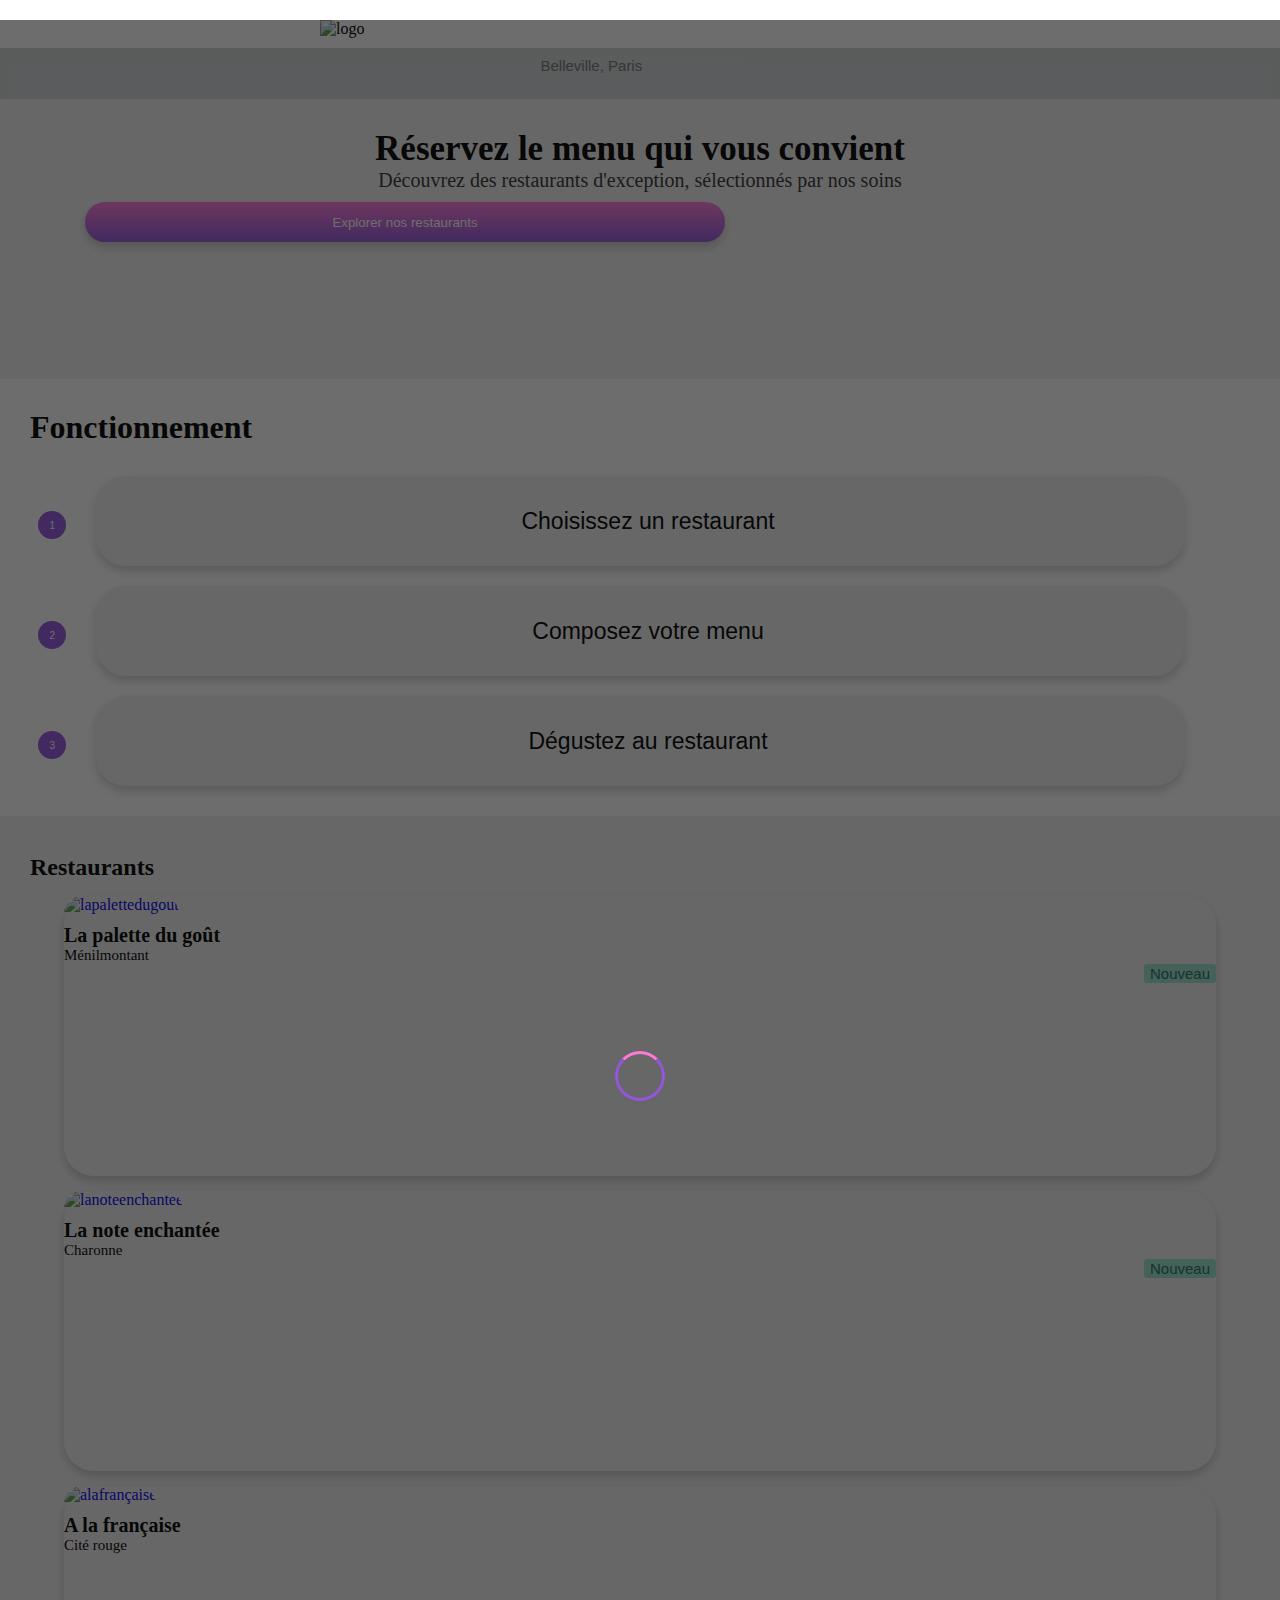
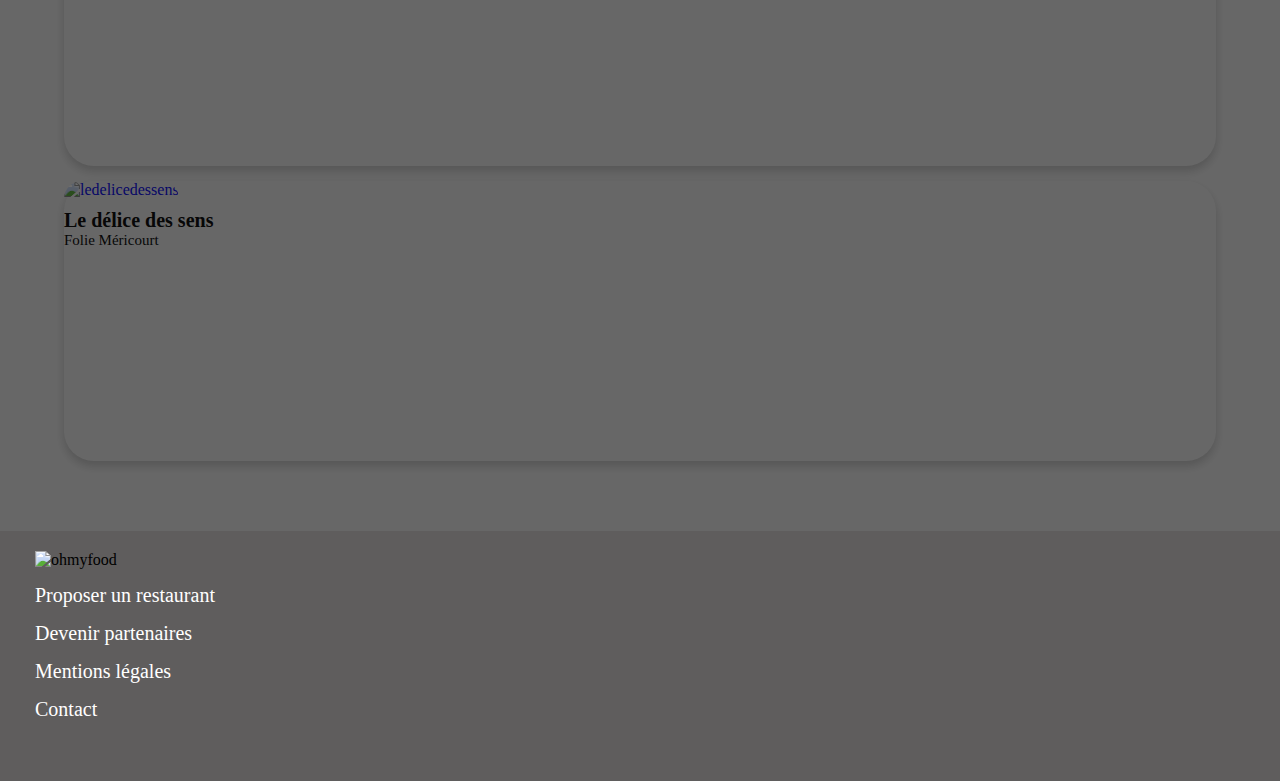
==== index.html @ 1e023119 "Add files via upload" ====
<!DOCTYPE html>
<HTML lang="fr">

      <head>

            <meta charset="utf-8" />
            <link rel="stylesheet" href="style.css" />
            <link rel="stylesheet" href="https://use.fontawesome.com/releases/v5.8.1/css/all.css"
                  integrity="sha384-50oBUHEmvpQ+1lW4y57PTFmhCaXp0ML5d60M1M7uH2+nqUivzIebhndOJK28anvf"
                  crossorigin="anonymous">
            <meta name="viewport" content="width=device-width, initial-scale=1">
            <div class="demo">
                  <div class="custom-loading-spinner"></div>

            <title>Ohmyfood</title>

      </head>

      <body>

            <div>
                  <img src="logo/ohmyfood.png" alt="logo" class="omf">
            </div>
            <nav class="search">
                  <i class="fas fa-map-marker-alt noir map"> <input type="search" id="Recherche" name="q"
                              placeholder="Belleville, Paris" class="searchzone"></i>
            </nav>
            <section class="intro">
                  <h1>Réservez le menu qui vous convient</h1>
                  <p>Découvrez des restaurants d'exception, sélectionnés par nos soins</p>
                  <button class="explore">Explorer nos restaurants</button>
            </section>

            <section class="use">
                  <h1>Fonctionnement</h1>
                  <ul>
                        <li><button class="number">1</button><a href="#"><button class="chose"> <i
                                                class="fas fa-mobile-alt"></i> Choisissez un restaurant</button></a>
                        </li>

                        <li><button class="number">2</button><a href="#"><button class="chose"> <i
                                                class="fas fa-list"></i>
                                          Composez votre menu</button></a></li>

                        <li><button class="number">3</button> <a href="#"><button class="chose"> <i
                                                class="fas fa-store"></i>
                                          Dégustez au restaurant</button></a>
                        </li>
                  </ul>
            </section>

            <section class="resto">
                  <br>
                  <h2>Restaurants</h2>

                  <a href="C:\Users\ilies\Desktop\Ohmyfood\lapalettedugout.html">
                        <div class="cards">
                              <article class="card">
                                    <img src="restaurants/palettedugout.jpg" alt="lapalettedugout">
                                    <div class="content">
                                          <h1>La palette du goût</h1>
                                          <p>Ménilmontant <br>
                                          <div class="place"> <i class="far fa-heart heart"></i></div>
                                          <button class="new">Nouveau</button>
                                          </p>
                                    </div>
                              </article>
                  </a>
                  <a href="#">
                        <article class="card">
                              <img src="restaurants/noteenchantee.jpg" alt="lanoteenchantee">
                              <div class="content">
                                    <h1>La note enchantée</h1>
                                    <p>Charonne <br>
                                    <div class="place"> <i class="far fa-heart heart"></i></div>
                                    <button class="new">Nouveau</button>
                                    </p>
                              </div>
                        </article>
                  </a>

                  <a href="#">
                        <article class="card">
                              <img src="restaurants/alafrançaise.jpg" alt="alafrançaise">
                              <div class="content">
                                    <h1>A la française</h1>
                                    <p>Cité rouge <br>
                                    <div class="place"><i class="far fa-heart heart"></i></div>
                                    </p>
                              </div>
                        </article>
                  </a>
                  <a href="#">

                        <article class="card">
                              <img src="restaurants/ledelicedessens.jpg" alt="ledelicedessens">
                              <div class="content">
                                    <h1>Le délice des sens</h1>
                                    <p>Folie Méricourt <br>
                                    <div class="place"><i class="far fa-heart heart"></i></div>
                                    </p>
                              </div>
                        </article>
                  </a>
</div>
</a>
</div>
</section>
</body>
<footer>
      <section class="footer">
            <img src="logo/ohmyfood.png" alt="ohmyfood" class="log">
            <div class="foot">
                  <ul>
                        <li><i class="fas fa-utensils ficon"></i> Proposer un restaurant</li>
                        <li><i class="fas fa-handshake ficons"></i> Devenir partenaires</li>
                        <li>Mentions légales</li>
                        <li>Contact</li>
                  </ul>
            </div>
      </section>
</footer>
</div>
</HTML>
---- style.css ----
* {
    box-sizing: border-box;
    margin: 0;

}

.demo {
    width: 100%;
    margin: 0 auto;
    position: relative;
    text-align: justify;
}
.custom-loading-spinner {
    cursor: progress;
    position: absolute;
    width: 100%;
    height: 100%;
}
.custom-loading-spinner::before {
    content: "";
    position: absolute;
    width: 100%;
    height: 100%;
    z-index: 10001;
    overflow: hidden;
    background: #0b0b0b;
    opacity: 0.6;
    transition-duration: 3s;
}
.custom-loading-spinner::after {
    box-sizing: border-box;
    z-index: 10002;
    content: "";
    position: absolute;
    top: 50%;
    left: 50%;
    margin: -25px 0 0 -25px;
    border: 3px solid #9356DC;
    border-top: 3px solid #FF79DA;
    border-radius: 50%;
    width: 50px;
    height: 50px;
    animation: custom-loading 1s linear infinite;
   
}
@keyframes custom-loading {
    0% { transform: rotate(0deg); }
    100% { transform: rotate(360deg); }
    
}
   

ul {
    list-style: none;
    padding-left: 0;

}

.omf {
    display: block;
    margin: auto;
    width: 50%;
    margin-top: 20px;
    margin-bottom: 10px;
}

.noir {
    color: black;
}

.search {
    background-color: #d3d5d6;
    width: 100%;
    height: 80px;
    box-shadow: inset 0 8px 16px 0 rgba(189, 189, 189, 0.2);
    text-align: center;
}

.search i {
    font-size: 15px;
    margin-top: 8px;
    margin-bottom: 5px;

}

.searchzone {
    border: none;
    background-color: #d3d5d6;
    margin-top: 8px;
    font-size: 15px;
}

.intro {
    width: 100%;
    height: 280px;
    background-color: rgb(241, 241, 241);
    margin-top: -29px;
    padding-bottom: 50px;
}

.intro h1 {
    font-size: 35px;
    text-align: center;
    padding-top: 30px;

}

.intro p {
    font-size: 20px;
    text-align: center;
    color: rgb(53, 51, 51);
}

.explore {
    border: none;
    border-radius: 50px;
    text-align: center;
    color: white;
    margin-top: 10px;
    height: 40px;
    width: 50%;
    background-image: linear-gradient(#FF79DA, #9356DC);
    box-shadow: 0 5px 10px 0 rgba(18, 18, 19, 0.2);
    margin-left: 85px;

}

.use {
    padding-top: 30px;
    padding-bottom: 40px;
    width: 100%;

}


.use h1 {
    margin-left: 30px;
}

.use li {

    width: 100%;
    position: relative;
    margin: auto;
    text-align: center;
    top: 10px;
    bottom: 10px;

}

.use i {
    margin-left: 8px;
    margin-right: 8px;
}

.number {

    color: white;
    background-color: #9356DC;
    border: none;
    font-size: 10px;
    height: 28px;
    width: 28px;
    border-radius: 50%;
    position: absolute;
    justify-content: center;
    top: 50%;
    left: 3%;

}

.chose {

    border-radius: 30px;
    color: black;
    background-color: rgb(241, 241, 241);
    border: none;
    font-size: 23px;
    box-shadow: 0 5px 10px 0 rgba(18, 18, 19, 0.2);
    height: 90px;
    width: 85%;
    margin-top: 20px;

}

.heart :hover {
    background-color: #9356DC;
}

.li :hover {
    background-color: #DC3545;
}

.resto {
    background-color: rgb(241, 241, 241);
    width: 100%;
    padding-bottom: 70px;
}

.resto h2 {
    margin-top: 20px;
    margin-left: 30px;
}

.cards {
    display: flexbox;
    flex-direction: column;
    justify-content: center;

}

.cards a {
    text-decoration: none;
}

.card {
    height: 280px;
    width: 90%;
    margin: auto;
    border-radius: 30px;
    box-shadow: 0 5px 10px 0 rgba(18, 18, 19, 0.2);
    margin-top: 15px;
}

.card img {
    object-fit: cover;
    width: 100%;
    height: 200px;
    border-top-left-radius: 30px;
    border-top-right-radius: 30px;

}

.content {

    justify-content: left;
    color: black;
    padding-top: 10px;

}

.content h1 {
    font-size: 20px;
}

.content p {
    font-size: 15px;

}

.place {
    float: right;
    margin-right: 10px;
    font-size: 30px;

}

.new {
    float: right;
    border: none;
    border-radius: 3px;
    background-color: #99E2D0;
    color: #25705d;
    font-size: 15px;
}

.foot {
    width: 100%;
    font-size: 20px;
    color: white;
    padding-right: -20px;
}

.ficon {
    font-size: 18px;
}

.ficons{
    font-size: 15px;
}

.foot li {
    top: 10px;
    margin-top: 15px;
    padding-left: 35px;
}

.log {
    height: 20px;
    margin-left: 35px;
    margin-top: 20px;

}

.footer {
    width: 100%;
    height: 250px;
    background-color: rgb(95, 93, 93);
}

/*palette*/

.arrow{
    position: absolute;
    margin-top:13px;
    left:10px;
}

.palimg {
    width: 100%;
    margin: auto;
    padding-top: 10px;
}

.side { 
  float:right;
  padding-right: 15px;
}

.palette {
    position: absolute;
    width: 100%;
    border-top-left-radius: 30px;
    border-top-right-radius: 30px;
    background-color: rgb(241, 241, 241);
    margin: auto;
    margin-top: -50px;
}

.palette h1,
h2 {
    margin-left: 20px;
    margin-bottom: 10px;
    margin-top:20px;
}

.palette h1 {
    font-size: 30px;
}

.palette h2 {
    font-size: 25px;
}

.chosep {
    border-radius: 30px;
    color: black;
    background-color: white;
    border: none;
    font-size: 23px;
    box-shadow: 0 5px 10px 0 rgba(18, 18, 19, 0.2);
    height: 90px;
    width: 98%;
    text-align: left;
    margin-top: 10px;
    padding-top: -25px;
    margin-left: 3px;
}

.chosep h1 {
    font-size: 18px;
}

.chosep p {
    font-size: 15px;
    padding-left: 20px;
    padding-bottom: 20px;
}

.price {
    text-align: right;
    font-size: 20px;
    margin-top: -40px;
    margin-right:10px;
}
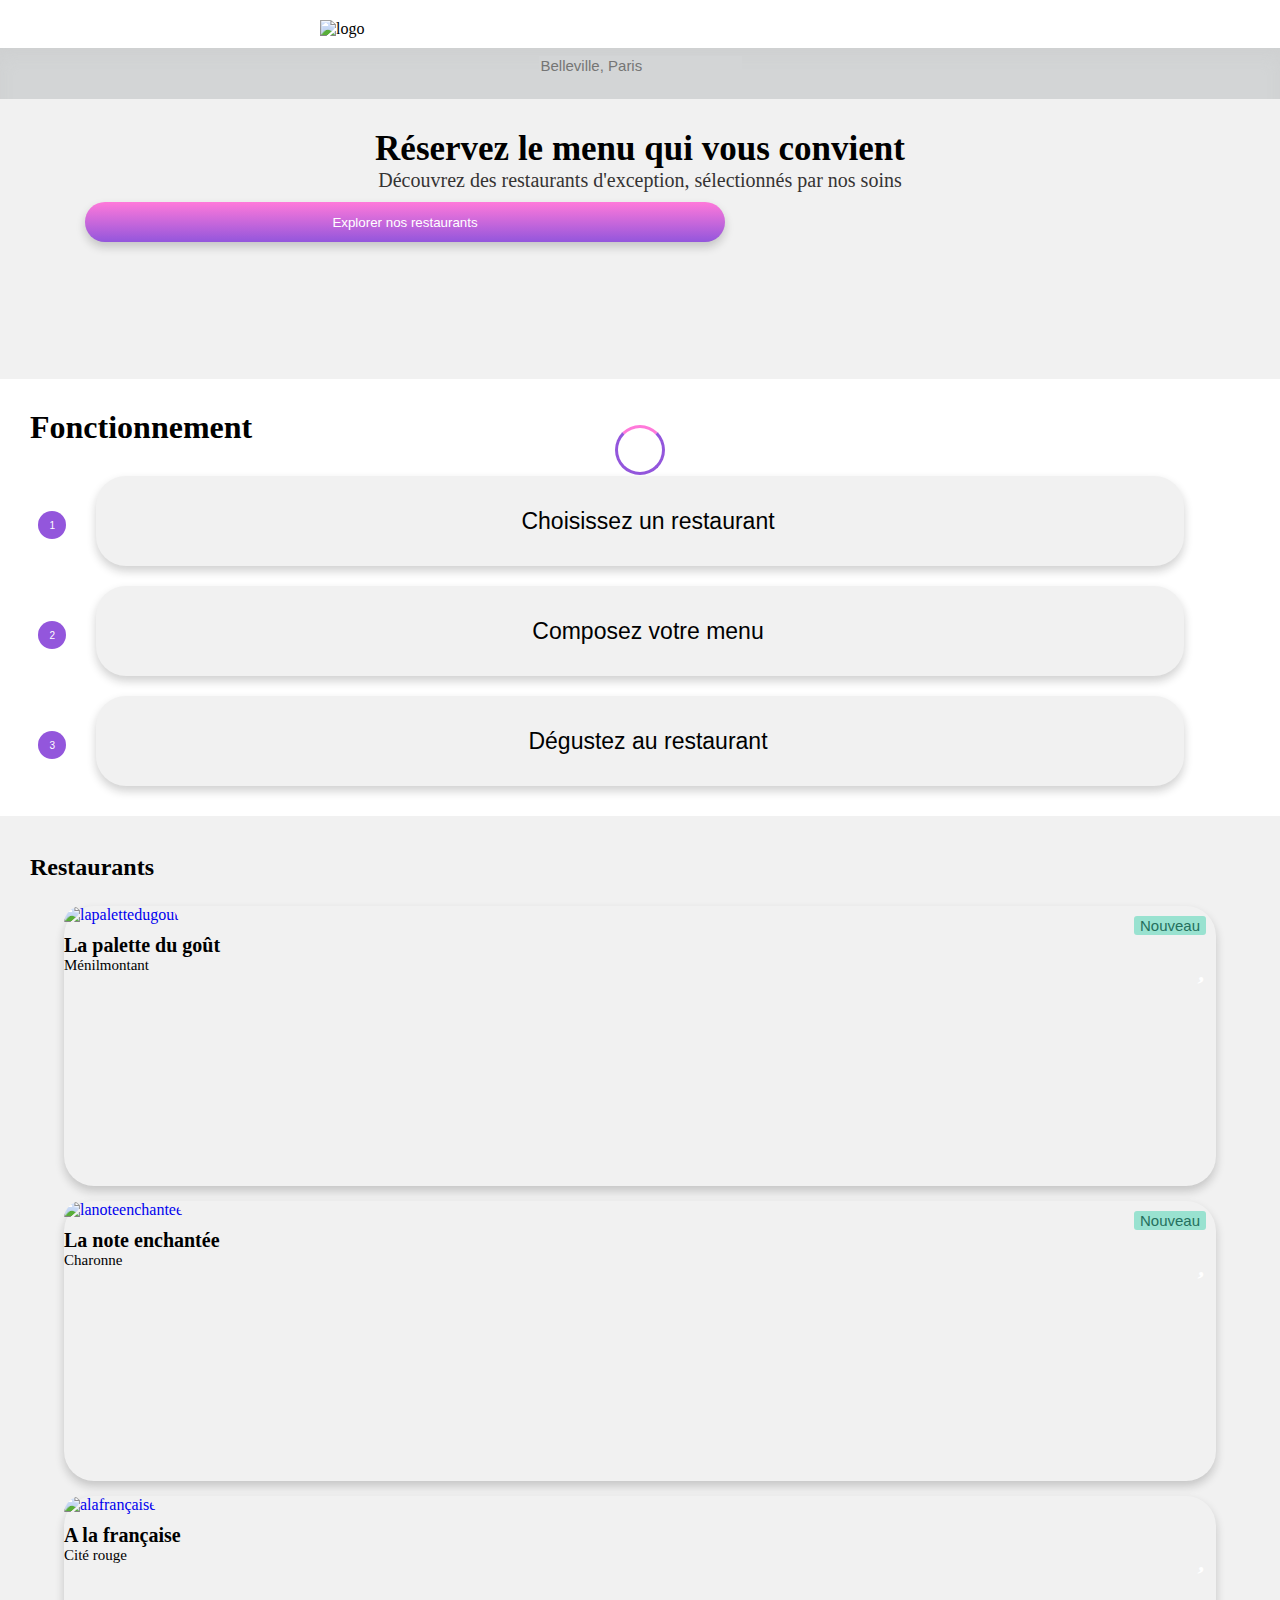
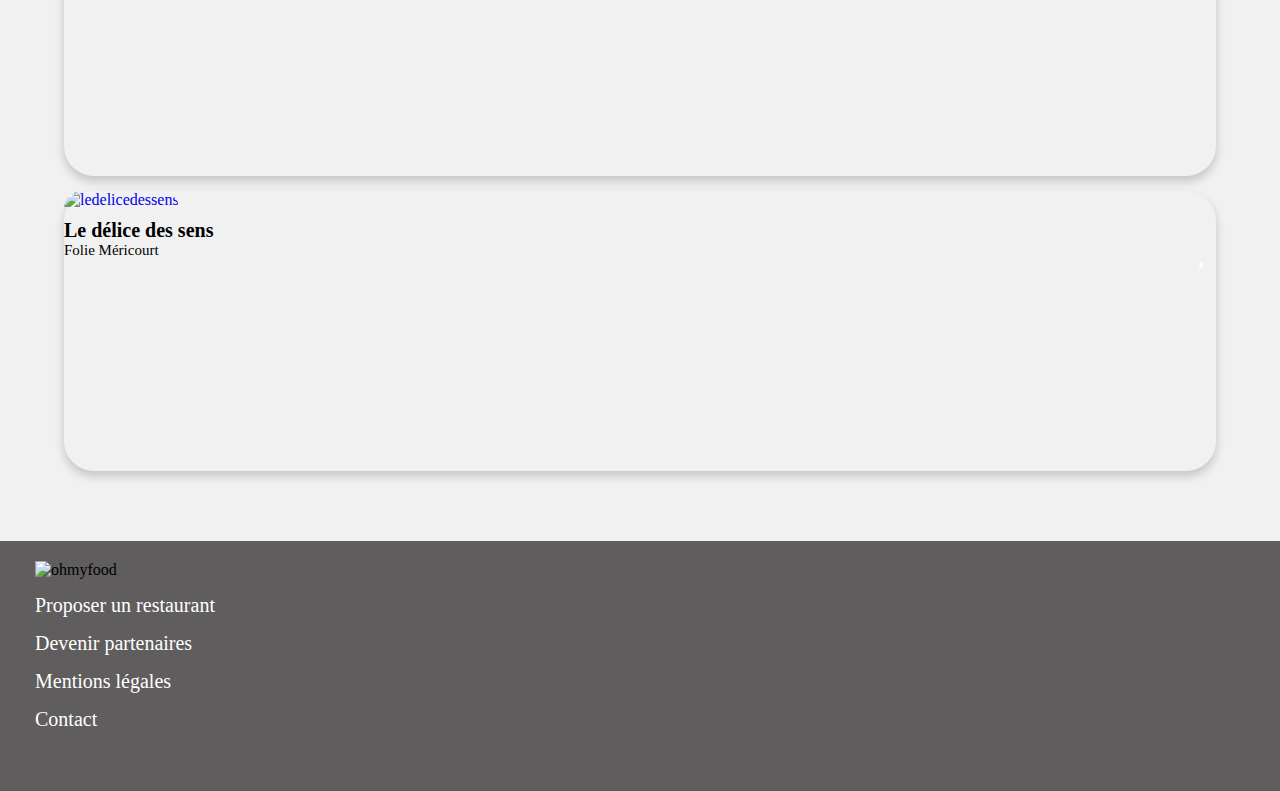
==== commit 79802e06: "Add files via upload" ====
--- a/index.html
+++ b/index.html
@@ -1,29 +1,30 @@
 <!DOCTYPE html>
 <HTML lang="fr">
 
-      <head>
+<head>
 
-            <meta charset="utf-8" />
-            <link rel="stylesheet" href="style.css" />
-            <link rel="stylesheet" href="https://use.fontawesome.com/releases/v5.8.1/css/all.css"
-                  integrity="sha384-50oBUHEmvpQ+1lW4y57PTFmhCaXp0ML5d60M1M7uH2+nqUivzIebhndOJK28anvf"
-                  crossorigin="anonymous">
-            <meta name="viewport" content="width=device-width, initial-scale=1">
-            <div class="demo">
-                  <div class="custom-loading-spinner"></div>
+      <meta charset="utf-8" />
+      <link rel="stylesheet" href="style.css" />
+      <link rel="stylesheet" href="css /normalize.css" />
+      <link rel="stylesheet" href="https://use.fontawesome.com/releases/v5.8.1/css/all.css"
+            integrity="sha384-50oBUHEmvpQ+1lW4y57PTFmhCaXp0ML5d60M1M7uH2+nqUivzIebhndOJK28anvf" crossorigin="anonymous">
+      <meta name="viewport" content="width=device-width, initial-scale=1">
 
-            <title>Ohmyfood</title>
+      <title>Ohmyfood</title>
 
-      </head>
+</head>
 
-      <body>
+<body>
 
-            <div>
+      <div class="demo">
+            <div class="custom-loading-spinner"></div>
+            <div class="logo">
                   <img src="logo/ohmyfood.png" alt="logo" class="omf">
             </div>
             <nav class="search">
-                  <i class="fas fa-map-marker-alt noir map"> <input type="search" id="Recherche" name="q"
-                              placeholder="Belleville, Paris" class="searchzone"></i>
+                  <i class="fas fa-map-marker-alt noir map">
+                        <input type="search" id="Recherche" name="q" placeholder="Belleville, Paris" class="searchzone">
+                  </i>
             </nav>
             <section class="intro">
                   <h1>Réservez le menu qui vous convient</h1>
@@ -34,17 +35,34 @@
             <section class="use">
                   <h1>Fonctionnement</h1>
                   <ul>
-                        <li><button class="number">1</button><a href="#"><button class="chose"> <i
-                                                class="fas fa-mobile-alt"></i> Choisissez un restaurant</button></a>
+                        <li>
+                              <button class="number">1</button>
+                              <a href="#">
+                                    <button class="chose">
+                                          <i class="fas fa-mobile-alt"></i>
+                                          Choisissez un restaurant
+                                    </button>
+                              </a>
                         </li>
 
-                        <li><button class="number">2</button><a href="#"><button class="chose"> <i
-                                                class="fas fa-list"></i>
-                                          Composez votre menu</button></a></li>
+                        <li>
+                              <button class="number">2</button>
+                              <a href="#">
+                                    <button class="chose">
+                                          <i class="fas fa-list"></i>
+                                          Composez votre menu
+                                    </button>
+                              </a>
+                        </li>
 
-                        <li><button class="number">3</button> <a href="#"><button class="chose"> <i
-                                                class="fas fa-store"></i>
-                                          Dégustez au restaurant</button></a>
+                        <li>
+                              <button class="number">3</button>
+                              <a href="#">
+                                    <button class="chose">
+                                          <i class="fas fa-store"></i>
+                                          Dégustez au restaurant
+                                    </button>
+                              </a>
                         </li>
                   </ul>
             </section>
@@ -52,73 +70,69 @@
             <section class="resto">
                   <br>
                   <h2>Restaurants</h2>
-
-                  <a href="C:\Users\ilies\Desktop\Ohmyfood\lapalettedugout.html">
-                        <div class="cards">
+                  <div class="cards">
+                        <a href="C:\Users\ilies\Desktop\Ohmyfood\lapalettedugout.html">
                               <article class="card">
                                     <img src="restaurants/palettedugout.jpg" alt="lapalettedugout">
+                                    <button class="new">Nouveau</button>
                                     <div class="content">
                                           <h1>La palette du goût</h1>
-                                          <p>Ménilmontant <br>
+                                          <p>Ménilmontant</p>
                                           <div class="place"> <i class="far fa-heart heart"></i></div>
-                                          <button class="new">Nouveau</button>
-                                          </p>
                                     </div>
                               </article>
-                  </a>
-                  <a href="#">
-                        <article class="card">
-                              <img src="restaurants/noteenchantee.jpg" alt="lanoteenchantee">
-                              <div class="content">
-                                    <h1>La note enchantée</h1>
-                                    <p>Charonne <br>
-                                    <div class="place"> <i class="far fa-heart heart"></i></div>
+                        </a>
+
+                        <a href="#">
+                              <article class="card">
+                                    <img src="restaurants/noteenchantee.jpg" alt="lanoteenchantee">
                                     <button class="new">Nouveau</button>
-                                    </p>
-                              </div>
-                        </article>
-                  </a>
+                                    <div class="content">
+                                          <h1>La note enchantée</h1>
+                                          <p>Charonne</p>
+                                          <div class="place"> <i class="far fa-heart heart"></i></div>                                          </p>
+                                    </div>
+                              </article>
+                        </a>
 
-                  <a href="#">
-                        <article class="card">
-                              <img src="restaurants/alafrançaise.jpg" alt="alafrançaise">
-                              <div class="content">
-                                    <h1>A la française</h1>
-                                    <p>Cité rouge <br>
-                                    <div class="place"><i class="far fa-heart heart"></i></div>
-                                    </p>
-                              </div>
-                        </article>
-                  </a>
-                  <a href="#">
+                        <a href="#">
+                              <article class="card">
+                                    <img src="restaurants/alafrançaise.jpg" alt="alafrançaise">
+                                    <div class="content">
+                                          <h1>A la française</h1>
+                                          <p>Cité rouge</p>
+                                          <div class="place"><i class="far fa-heart heart"></i></div>
+                                    </div>
+                              </article>
+                        </a>
+                        <a href="#">
 
-                        <article class="card">
-                              <img src="restaurants/ledelicedessens.jpg" alt="ledelicedessens">
-                              <div class="content">
-                                    <h1>Le délice des sens</h1>
-                                    <p>Folie Méricourt <br>
-                                    <div class="place"><i class="far fa-heart heart"></i></div>
-                                    </p>
-                              </div>
-                        </article>
-                  </a>
-</div>
-</a>
-</div>
-</section>
+                              <article class="card">
+                                    <img src="restaurants/ledelicedessens.jpg" alt="ledelicedessens">
+                                    <div class="content">
+                                          <h1>Le délice des sens</h1>
+                                          <p>Folie Méricourt <br></p>
+                                          <div class="place"><i class="far fa-heart heart"></i></div>
+                                    </div>
+                              </article>
+                        </a>
+                  </div>
+            </section>
+
+            <footer>
+                  <section class="footer">
+                        <img src="logo/ohmyfood.png" alt="ohmyfood" class="log">
+                        <div class="foot">
+                              <ul>
+                                    <li><i class="fas fa-utensils ficon"></i> Proposer un restaurant</li>
+                                    <li><i class="fas fa-handshake ficons"></i> Devenir partenaires</li>
+                                    <li>Mentions légales</li>
+                                    <li>Contact</li>
+                              </ul>
+                        </div>
+                  </section>
+            </footer>
+      </div>
 </body>
-<footer>
-      <section class="footer">
-            <img src="logo/ohmyfood.png" alt="ohmyfood" class="log">
-            <div class="foot">
-                  <ul>
-                        <li><i class="fas fa-utensils ficon"></i> Proposer un restaurant</li>
-                        <li><i class="fas fa-handshake ficons"></i> Devenir partenaires</li>
-                        <li>Mentions légales</li>
-                        <li>Contact</li>
-                  </ul>
-            </div>
-      </section>
-</footer>
-</div>
+
 </HTML>--- a/style.css
+++ b/style.css
@@ -10,12 +10,15 @@
     position: relative;
     text-align: justify;
 }
+
 .custom-loading-spinner {
     cursor: progress;
     position: absolute;
     width: 100%;
     height: 100%;
-}
+ 
+}
+
 .custom-loading-spinner::before {
     content: "";
     position: absolute;
@@ -25,13 +28,15 @@
     overflow: hidden;
     background: #0b0b0b;
     opacity: 0.6;
-    transition-duration: 3s;
-}
+    display: none;
+
+}
+
 .custom-loading-spinner::after {
     box-sizing: border-box;
     z-index: 10002;
     content: "";
-    position: absolute;
+    position: fixed;
     top: 50%;
     left: 50%;
     margin: -25px 0 0 -25px;
@@ -41,14 +46,24 @@
     width: 50px;
     height: 50px;
     animation: custom-loading 1s linear infinite;
+    animation-delay: 1s;
+  
    
 }
+
 @keyframes custom-loading {
-    0% { transform: rotate(0deg); }
-    100% { transform: rotate(360deg); }
-    
-}
-   
+    0% {
+        transform: rotate(0deg);
+    }
+
+    100% {
+        transform: rotate(360deg);
+
+        
+    }
+
+}
+
 
 ul {
     list-style: none;
@@ -60,8 +75,12 @@
     display: block;
     margin: auto;
     width: 50%;
-    margin-top: 20px;
     margin-bottom: 10px;
+
+}
+
+.logo {
+    padding-top: 20px;
 }
 
 .noir {
@@ -122,8 +141,13 @@
     background-image: linear-gradient(#FF79DA, #9356DC);
     box-shadow: 0 5px 10px 0 rgba(18, 18, 19, 0.2);
     margin-left: 85px;
-
-}
+}
+
+.explore:hover{
+    background-image: linear-gradient(#f0b0de, #b69ad8);
+    box-shadow: 0 10px 15px 0 rgba(18, 18, 19, 0.2);
+}
+
 
 .use {
     padding-top: 30px;
@@ -183,8 +207,25 @@
 
 }
 
-.heart :hover {
-    background-color: #9356DC;
+.chose:hover{
+    background-color: rgb(255, 248, 248);
+    box-shadow: 0 10px 15px 0 rgba(18, 18, 19, 0.2);
+}
+
+.fa-heart{
+    border: 2px;
+    border-color: black;
+}
+.fa-heart::before {
+    content: "\f004";
+    font-weight: bold;
+    transition: color 0.5s ease-out;
+    color: #FFFF;
+    
+}
+.fa-heart:hover::before{
+    color: #9356DC;
+    cursor: pointer;
 }
 
 .li :hover {
@@ -203,7 +244,7 @@
 }
 
 .cards {
-    display: flexbox;
+    display: flex;
     flex-direction: column;
     justify-content: center;
 
@@ -220,6 +261,7 @@
     border-radius: 30px;
     box-shadow: 0 5px 10px 0 rgba(18, 18, 19, 0.2);
     margin-top: 15px;
+    position: relative;
 }
 
 .card img {
@@ -232,7 +274,7 @@
 }
 
 .content {
-
+    position: relative;
     justify-content: left;
     color: black;
     padding-top: 10px;
@@ -249,19 +291,22 @@
 }
 
 .place {
-    float: right;
-    margin-right: 10px;
+    position: absolute;
+    right: 10px;
     font-size: 30px;
+    top:50%;
 
 }
 
 .new {
-    float: right;
     border: none;
     border-radius: 3px;
     background-color: #99E2D0;
     color: #25705d;
     font-size: 15px;
+    position: absolute;
+    top: 10px;
+    right: 10px;
 }
 
 .foot {
@@ -275,7 +320,7 @@
     font-size: 18px;
 }
 
-.ficons{
+.ficons {
     font-size: 15px;
 }
 
@@ -300,10 +345,10 @@
 
 /*palette*/
 
-.arrow{
-    position: absolute;
-    margin-top:13px;
-    left:10px;
+.arrow {
+    position: absolute;
+    margin-top: 13px;
+    left: 10px;
 }
 
 .palimg {
@@ -312,9 +357,9 @@
     padding-top: 10px;
 }
 
-.side { 
-  float:right;
-  padding-right: 15px;
+.side {
+    float: right;
+    padding-right: 15px;
 }
 
 .palette {
@@ -331,7 +376,7 @@
 h2 {
     margin-left: 20px;
     margin-bottom: 10px;
-    margin-top:20px;
+    margin-top: 20px;
 }
 
 .palette h1 {
@@ -371,5 +416,5 @@
     text-align: right;
     font-size: 20px;
     margin-top: -40px;
-    margin-right:10px;
+    margin-right: 10px;
 }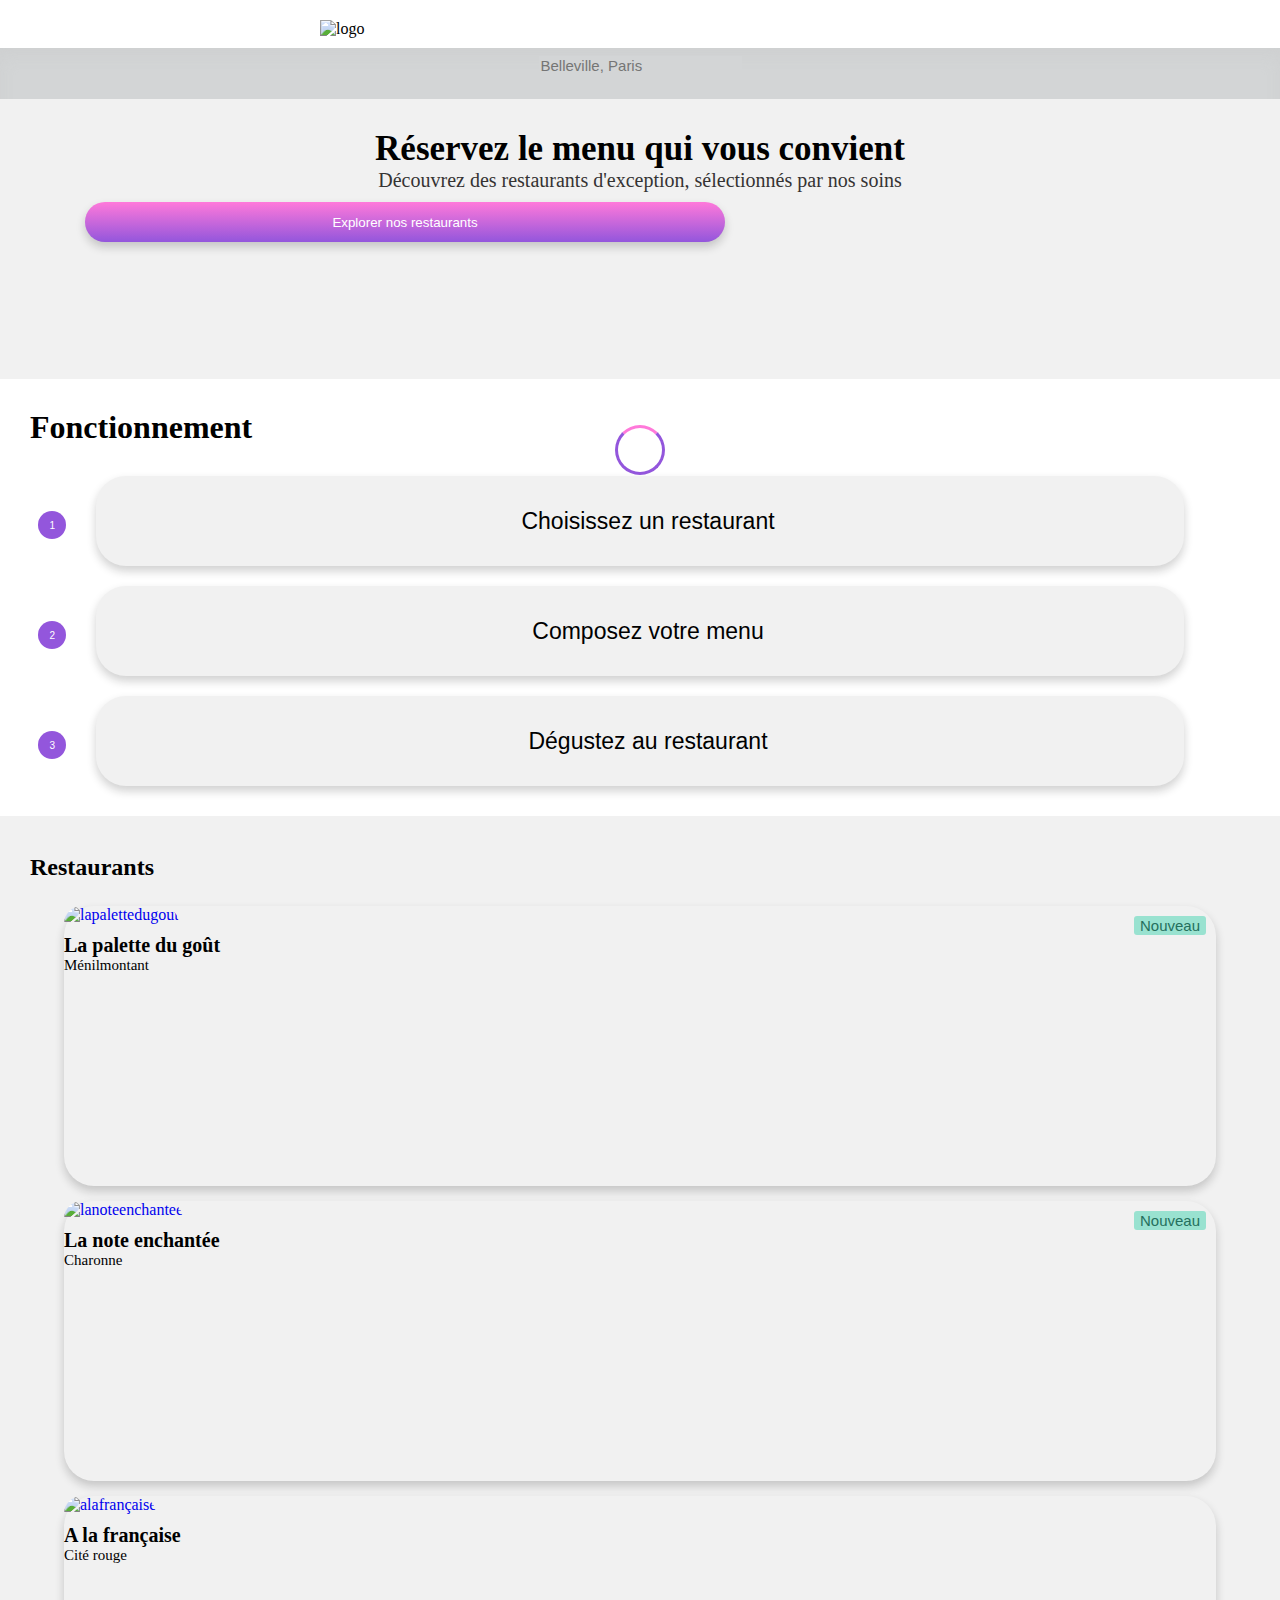
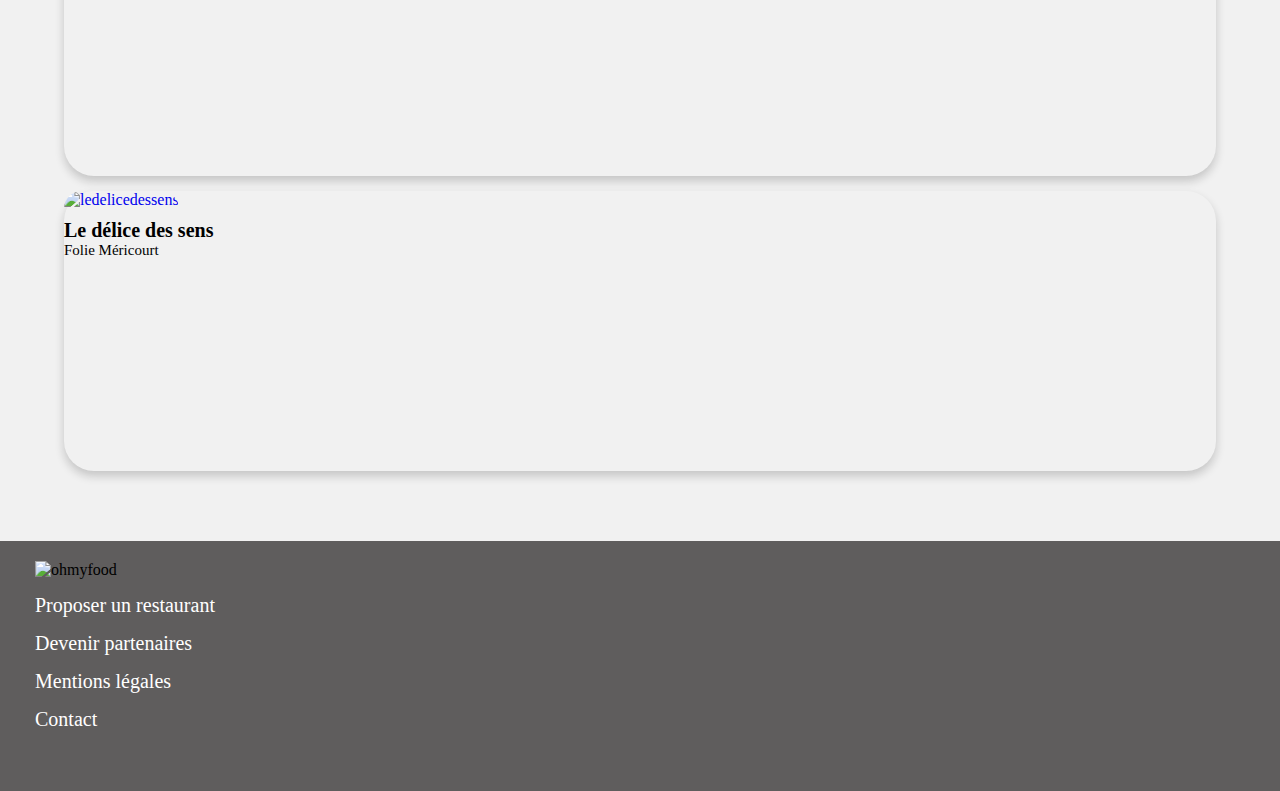
==== commit bfc906df: "Add files via upload" ====
--- a/index.html
+++ b/index.html
@@ -78,7 +78,7 @@
                                     <div class="content">
                                           <h1>La palette du goût</h1>
                                           <p>Ménilmontant</p>
-                                          <div class="place"> <i class="far fa-heart heart"></i></div>
+                                          <div class="place"><i class="far fa-heart heart"></i></div>
                                     </div>
                               </article>
                         </a>
--- a/style.css
+++ b/style.css
@@ -212,20 +212,19 @@
     box-shadow: 0 10px 15px 0 rgba(18, 18, 19, 0.2);
 }
 
-.fa-heart{
-    border: 2px;
-    border-color: black;
-}
 .fa-heart::before {
+    content: "";
+    transition: color 1s ease-out;
+   color: black;
+    /*color: #FFFF;*/   
+}
+
+.fa-heart:hover::before{
     content: "\f004";
-    font-weight: bold;
-    transition: color 0.5s ease-out;
-    color: #FFFF;
-    
-}
-.fa-heart:hover::before{
+    opacity:1;
     color: #9356DC;
     cursor: pointer;
+    font-weight: bold;
 }
 
 .li :hover {
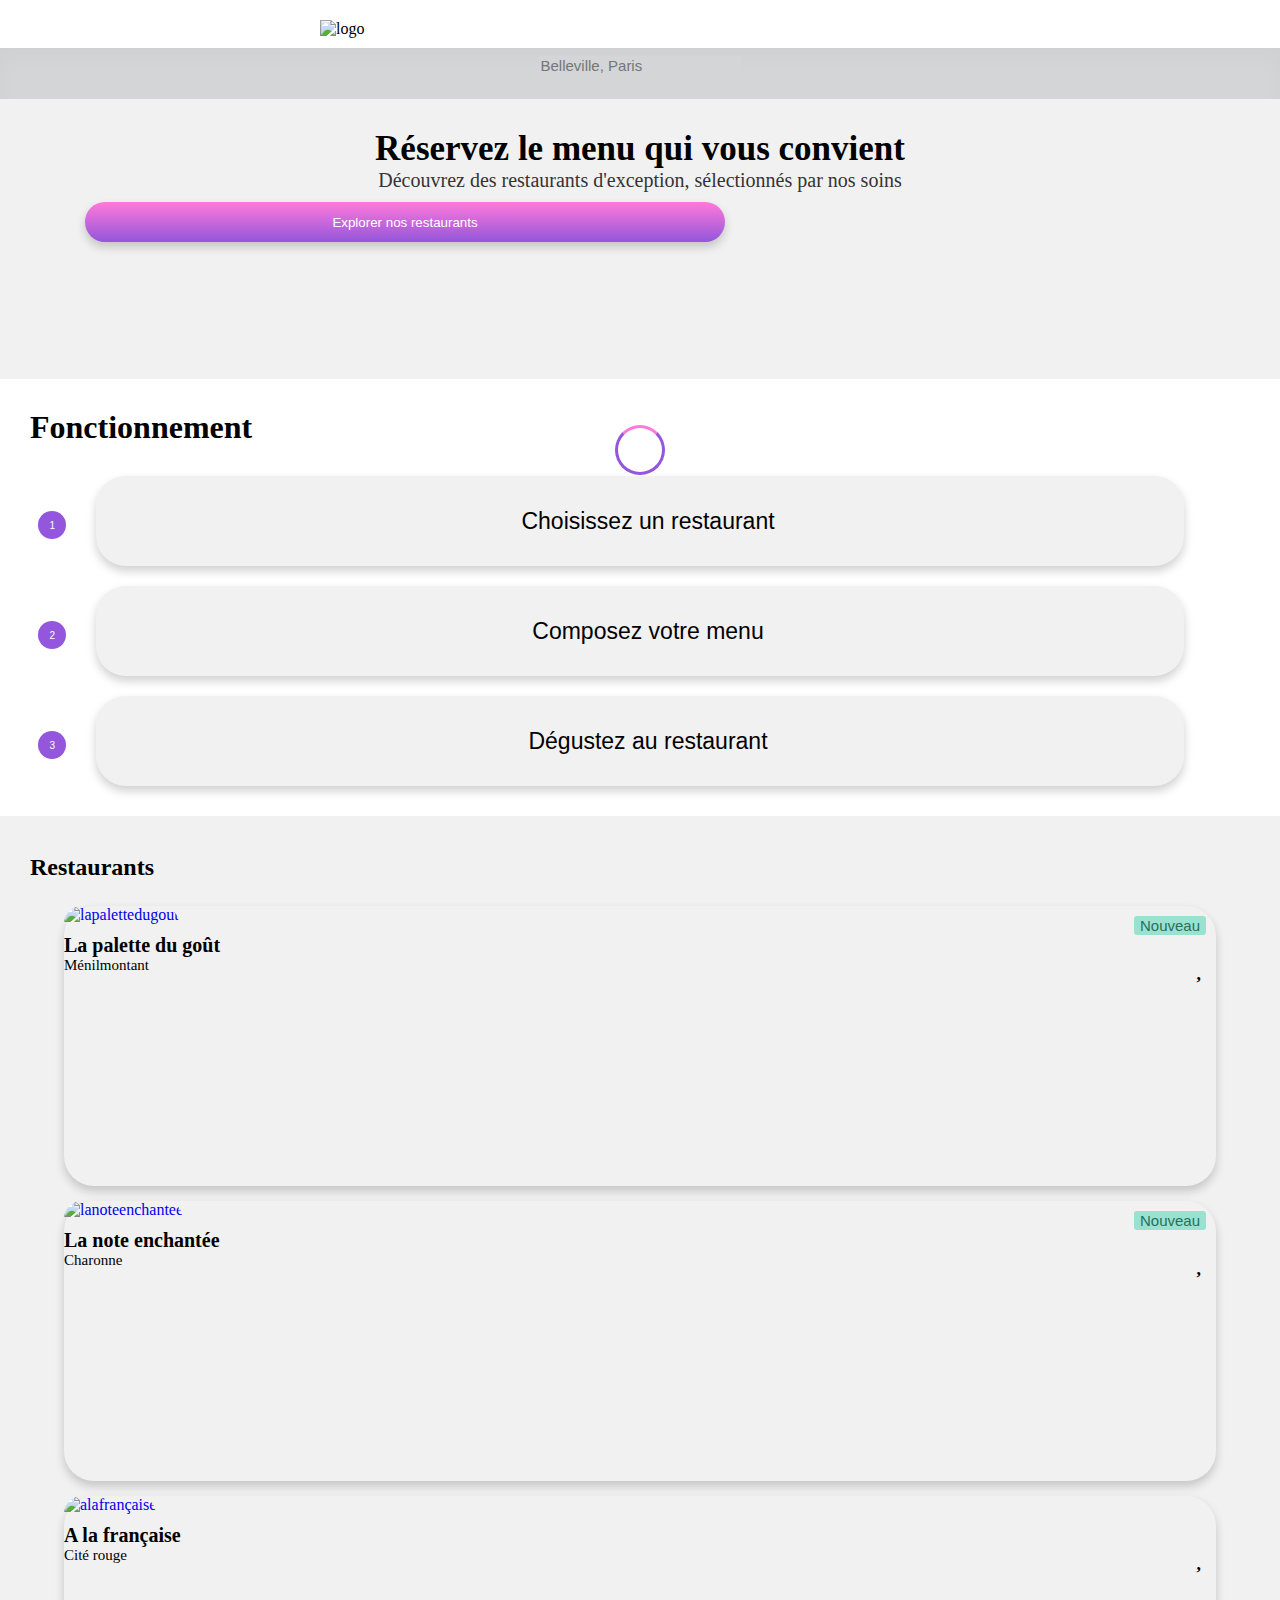
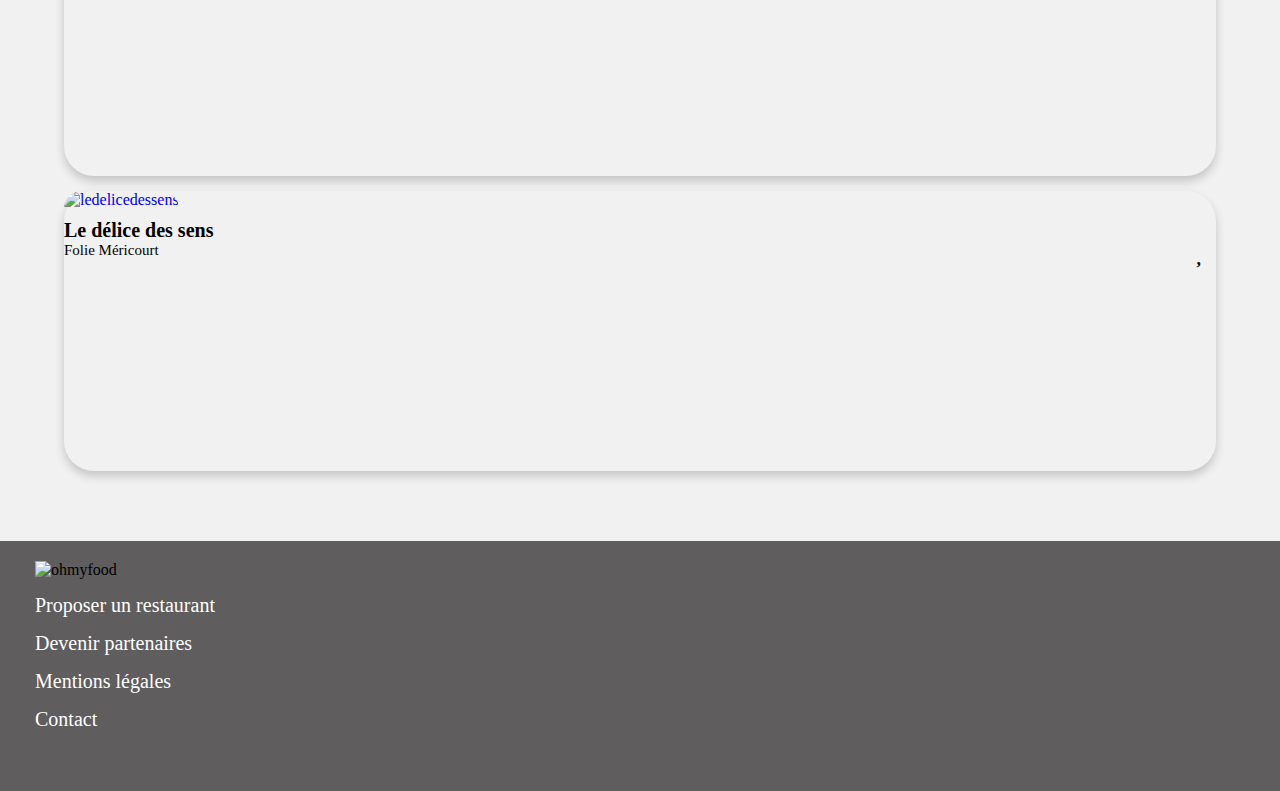
==== commit 2e3df369: "Add files via upload" ====
--- a/index.html
+++ b/index.html
@@ -78,10 +78,12 @@
                                     <div class="content">
                                           <h1>La palette du goût</h1>
                                           <p>Ménilmontant</p>
+                                    </a>
                                           <div class="place"><i class="far fa-heart heart"></i></div>
                                     </div>
                               </article>
-                        </a>
+                        
+                       
 
                         <a href="#">
                               <article class="card">
@@ -90,10 +92,11 @@
                                     <div class="content">
                                           <h1>La note enchantée</h1>
                                           <p>Charonne</p>
-                                          <div class="place"> <i class="far fa-heart heart"></i></div>                                          </p>
+                                    </a>
+                                          <div class="place"> <i class="far fa-heart heart"></i></div>                                          
                                     </div>
                               </article>
-                        </a>
+                        
 
                         <a href="#">
                               <article class="card">
@@ -101,21 +104,23 @@
                                     <div class="content">
                                           <h1>A la française</h1>
                                           <p>Cité rouge</p>
+                                    </a>
                                           <div class="place"><i class="far fa-heart heart"></i></div>
                                     </div>
                               </article>
-                        </a>
+                        
                         <a href="#">
 
                               <article class="card">
                                     <img src="restaurants/ledelicedessens.jpg" alt="ledelicedessens">
                                     <div class="content">
                                           <h1>Le délice des sens</h1>
-                                          <p>Folie Méricourt <br></p>
+                                          <p>Folie Méricourt</p>
+                                    </a>
                                           <div class="place"><i class="far fa-heart heart"></i></div>
                                     </div>
                               </article>
-                        </a>
+                        
                   </div>
             </section>
 
@@ -127,7 +132,7 @@
                                     <li><i class="fas fa-utensils ficon"></i> Proposer un restaurant</li>
                                     <li><i class="fas fa-handshake ficons"></i> Devenir partenaires</li>
                                     <li>Mentions légales</li>
-                                    <li>Contact</li>
+                                    <li><a href="mailto:leamagalhaes@hotmail.fr">Contact</a></li>
                               </ul>
                         </div>
                   </section>
--- a/style.css
+++ b/style.css
@@ -11,13 +11,12 @@
     text-align: justify;
 }
 
-.custom-loading-spinner {
+/*.custom-loading-spinner {
     cursor: progress;
     position: absolute;
     width: 100%;
     height: 100%;
- 
-}
+}*/
 
 .custom-loading-spinner::before {
     content: "";
@@ -47,8 +46,8 @@
     height: 50px;
     animation: custom-loading 1s linear infinite;
     animation-delay: 1s;
-  
-   
+
+
 }
 
 @keyframes custom-loading {
@@ -59,7 +58,7 @@
     100% {
         transform: rotate(360deg);
 
-        
+
     }
 
 }
@@ -143,9 +142,9 @@
     margin-left: 85px;
 }
 
-.explore:hover{
-    background-image: linear-gradient(#f0b0de, #b69ad8);
-    box-shadow: 0 10px 15px 0 rgba(18, 18, 19, 0.2);
+.explore:hover {
+    background-image: linear-gradient(#f687d6, #9263cc);
+    box-shadow: 0 10px 15px 0 grey;
 }
 
 
@@ -207,39 +206,45 @@
 
 }
 
-.chose:hover{
-    background-color: rgb(255, 248, 248);
+.chose:hover {
+    background-color: rgb(247, 232, 253);
     box-shadow: 0 10px 15px 0 rgba(18, 18, 19, 0.2);
 }
 
 .fa-heart::before {
-    content: "";
+    content: "\f004";
     transition: color 1s ease-out;
-   color: black;
-    /*color: #FFFF;*/   
-}
-
-.fa-heart:hover::before{
+
+    /*color: #FFFF;*/
+}
+
+.fa-heart:hover::before {
     content: "\f004";
-    opacity:1;
+    opacity: 1;
     color: #9356DC;
     cursor: pointer;
     font-weight: bold;
-}
-
-.li :hover {
-    background-color: #DC3545;
+    background: -webkit-linear-gradient(70deg, #FF79DA 20%, #9356DC 80%);
+    background-clip: text;
+    -webkit-background-clip: text;
+    color: transparent;
+}
+
+.a :hover {
+    background-color: #8be4c2;
 }
 
 .resto {
     background-color: rgb(241, 241, 241);
     width: 100%;
     padding-bottom: 70px;
+   
 }
 
 .resto h2 {
     margin-top: 20px;
     margin-left: 30px;
+     
 }
 
 .cards {
@@ -282,10 +287,12 @@
 
 .content h1 {
     font-size: 20px;
+    color:black;
 }
 
 .content p {
     font-size: 15px;
+    color:black;
 
 }
 
@@ -293,7 +300,7 @@
     position: absolute;
     right: 10px;
     font-size: 30px;
-    top:50%;
+    top: 50%;
 
 }
 
@@ -327,6 +334,12 @@
     top: 10px;
     margin-top: 15px;
     padding-left: 35px;
+    
+}
+
+li a {
+    text-decoration: none;
+    color:white;
 }
 
 .log {
@@ -344,10 +357,20 @@
 
 /*palette*/
 
+.omf1 {
+    display: block;
+    margin: auto;
+    width: 50%;
+    margin-bottom: 10px;
+    padding-top: 20px;
+
+}
+
 .arrow {
     position: absolute;
-    margin-top: 13px;
+    padding-top: 20px;
     left: 10px;
+    color: black;
 }
 
 .palimg {
@@ -371,6 +394,71 @@
     margin-top: -50px;
 }
 
+.palette a {
+    text-decoration: none;
+}
+
+label:after {
+    content: "✔";
+    position: absolute;
+    height: 100%;
+    font-size: 1.8em;
+    background: #99E2D0;
+    width: 2em;
+    text-align: center;
+    line-height: 2em;
+    border-radius: 0 10px 10px 0;
+    color: white;
+    right: -5em;
+    transition: 0.5s;
+    box-shadow: 0 0 5px black;
+}
+
+/*positionne le check*/
+:checked+label:after {
+    right: 0;
+}
+
+label {
+    transition: 0.2s;
+    background: white;
+    border-radius: 10px;
+}
+
+:checked+label {
+
+    background: white;
+}
+
+.row-plat h3 {
+    font-size: 17px;
+}
+
+.row-plat p {
+    font-size: 14px;
+}
+
+/*etiquette blanche*/
+.row-plat .barre-menu2 {
+    display: flex;
+    margin: 1em;
+    padding: 1em 5em 1em 1em;
+    align-items: center;
+    position: relative;
+    overflow: hidden;
+}
+
+/*cache le check à gauche des étiquettes*/
+.hidden {
+    position: absolute;
+    right: 100vw;
+}
+
+/*tarif à droite*/
+.col-plat-2 {
+    margin-left: auto;
+}
+
 .palette h1,
 h2 {
     margin-left: 20px;
@@ -384,36 +472,61 @@
 
 .palette h2 {
     font-size: 25px;
-}
-
-.chosep {
-    border-radius: 30px;
-    color: black;
-    background-color: white;
-    border: none;
-    font-size: 23px;
-    box-shadow: 0 5px 10px 0 rgba(18, 18, 19, 0.2);
-    height: 90px;
-    width: 98%;
-    text-align: left;
-    margin-top: 10px;
-    padding-top: -25px;
-    margin-left: 3px;
-}
-
-.chosep h1 {
-    font-size: 18px;
-}
-
-.chosep p {
-    font-size: 15px;
-    padding-left: 20px;
-    padding-bottom: 20px;
-}
-
-.price {
-    text-align: right;
-    font-size: 20px;
-    margin-top: -40px;
-    margin-right: 10px;
+
+}
+
+.ligne {
+    border-bottom: solid 6px #6aefce;
+    width: 10%;
+}
+
+.apparait {
+    animation-duration: 2s;
+    animation-name: slidein;
+}
+
+@keyframes slidein {
+    from {
+        margin-left: 100%;
+        width: 300%;
+    }
+
+    to {
+        margin-left: 0%;
+        width: 100%;
+    }
+}
+
+.apparait1 {
+    animation-duration: 4s;
+    animation-name: slidein;
+}
+
+@keyframes slidein {
+    from {
+        margin-left: 100%;
+        width: 300%;
+    }
+
+    to {
+        margin-left: 0%;
+        width: 100%;
+    }
+}
+
+.apparait2 {
+    animation-duration: 6s;
+    animation-name: slidein;
+}
+
+@keyframes slidein {
+    from {
+        margin-left: 100%;
+        width: 300%;
+    }
+
+    to {
+        margin-left: 0%;
+        width: 100%;
+    }
 }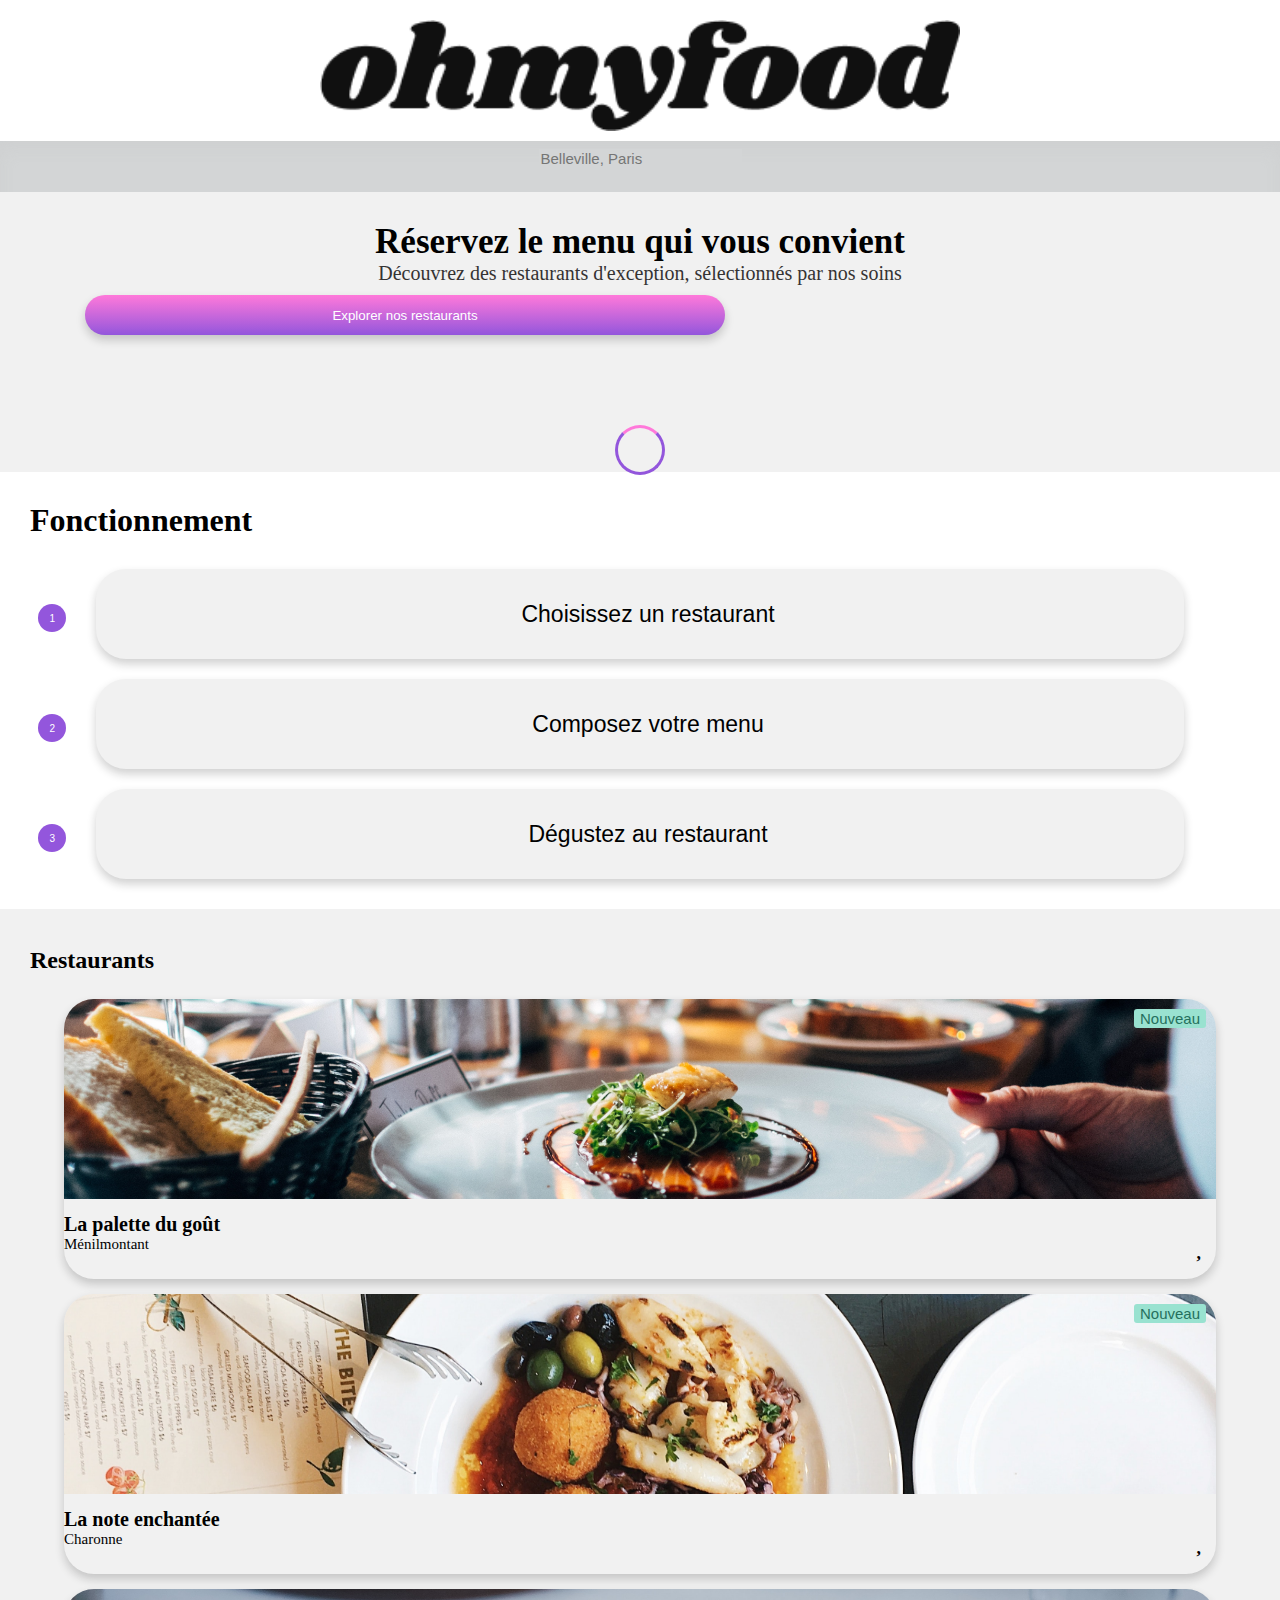
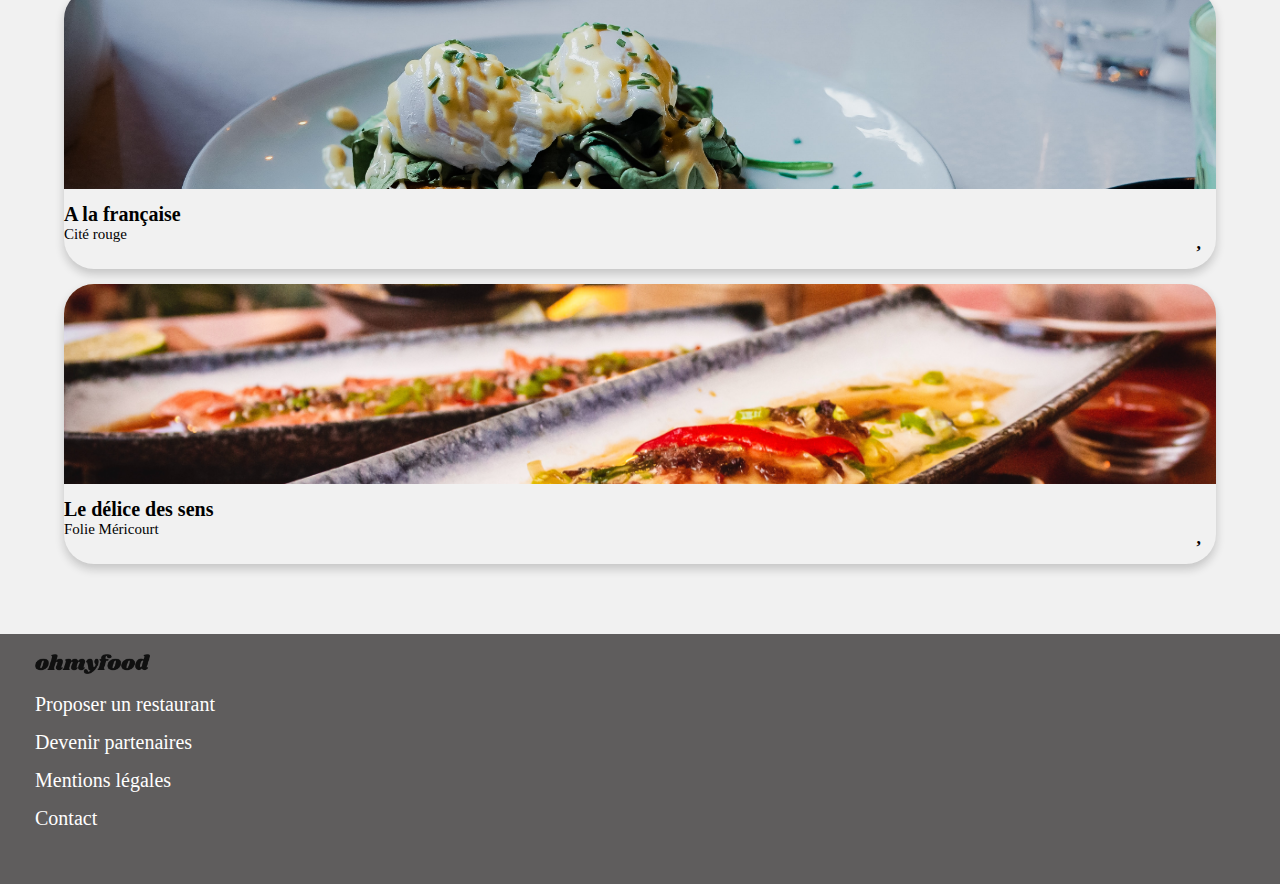
==== commit f9f3c67e: "Add files via upload" ====
--- a/index.html
+++ b/index.html
@@ -71,72 +71,74 @@
                   <br>
                   <h2>Restaurants</h2>
                   <div class="cards">
-                        <a href="C:\Users\ilies\Desktop\Ohmyfood\lapalettedugout.html">
-                              <article class="card">
-                                    <img src="restaurants/palettedugout.jpg" alt="lapalettedugout">
+
+                        <article class="card">
+                              <a href="lapalettedugout.html"><img
+                                          src="restaurants/palettedugout.jpg" alt="lapalettedugout">
                                     <button class="new">Nouveau</button>
                                     <div class="content">
                                           <h1>La palette du goût</h1>
                                           <p>Ménilmontant</p>
-                                    </a>
-                                          <div class="place"><i class="far fa-heart heart"></i></div>
-                                    </div>
-                              </article>
-                        
-                       
+                              </a>
+                              <div class="place"><i class="far fa-heart heart"></i></div>
+                  </div>
+                  </article>
 
+
+
+
+                  <article class="card">
                         <a href="#">
-                              <article class="card">
-                                    <img src="restaurants/noteenchantee.jpg" alt="lanoteenchantee">
-                                    <button class="new">Nouveau</button>
-                                    <div class="content">
-                                          <h1>La note enchantée</h1>
-                                          <p>Charonne</p>
-                                    </a>
-                                          <div class="place"> <i class="far fa-heart heart"></i></div>                                          
-                                    </div>
-                              </article>
-                        
+                              <img src="restaurants/noteenchantee.jpg" alt="lanoteenchantee">
+                              <button class="new">Nouveau</button>
+                              <div class="content">
+                                    <h1>La note enchantée</h1>
+                                    <p>Charonne</p>
+                        </a>
+                        <div class="place"> <i class="far fa-heart heart"></i></div>
+      </div>
+      </article>
 
-                        <a href="#">
-                              <article class="card">
-                                    <img src="restaurants/alafrançaise.jpg" alt="alafrançaise">
-                                    <div class="content">
-                                          <h1>A la française</h1>
-                                          <p>Cité rouge</p>
-                                    </a>
-                                          <div class="place"><i class="far fa-heart heart"></i></div>
-                                    </div>
-                              </article>
-                        
-                        <a href="#">
 
-                              <article class="card">
-                                    <img src="restaurants/ledelicedessens.jpg" alt="ledelicedessens">
-                                    <div class="content">
-                                          <h1>Le délice des sens</h1>
-                                          <p>Folie Méricourt</p>
-                                    </a>
-                                          <div class="place"><i class="far fa-heart heart"></i></div>
-                                    </div>
-                              </article>
-                        
+
+      <article class="card">
+            <a href="#">
+                  <img src="restaurants/alafrançaise.jpg" alt="alafrançaise">
+                  <div class="content">
+                        <h1>A la française</h1>
+                        <p>Cité rouge</p>
+            </a>
+            <div class="place"><i class="far fa-heart heart"></i></div>
+            </div>
+      </article>
+
+      <article class="card">
+            <a href="#">
+                  <img src="restaurants/ledelicedessens.jpg" alt="ledelicedessens">
+                  <div class="content">
+                        <h1>Le délice des sens</h1>
+                        <p>Folie Méricourt</p>
+            </a>
+            <div class="place"><i class="far fa-heart heart"></i></div>
+            </div>
+      </article>
+
+      </div>
+      </section>
+
+      <footer>
+            <section class="footer">
+                  <img src="logo/ohmyfood.png" alt="ohmyfood" class="log">
+                  <div class="foot">
+                        <ul>
+                              <li><i class="fas fa-utensils ficon"></i> Proposer un restaurant</li>
+                              <li><i class="fas fa-handshake ficons"></i> Devenir partenaires</li>
+                              <li>Mentions légales</li>
+                              <li><a href="mailto:leamagalhaes@hotmail.fr">Contact</a></li>
+                        </ul>
                   </div>
             </section>
-
-            <footer>
-                  <section class="footer">
-                        <img src="logo/ohmyfood.png" alt="ohmyfood" class="log">
-                        <div class="foot">
-                              <ul>
-                                    <li><i class="fas fa-utensils ficon"></i> Proposer un restaurant</li>
-                                    <li><i class="fas fa-handshake ficons"></i> Devenir partenaires</li>
-                                    <li>Mentions légales</li>
-                                    <li><a href="mailto:leamagalhaes@hotmail.fr">Contact</a></li>
-                              </ul>
-                        </div>
-                  </section>
-            </footer>
+      </footer>
       </div>
 </body>
 
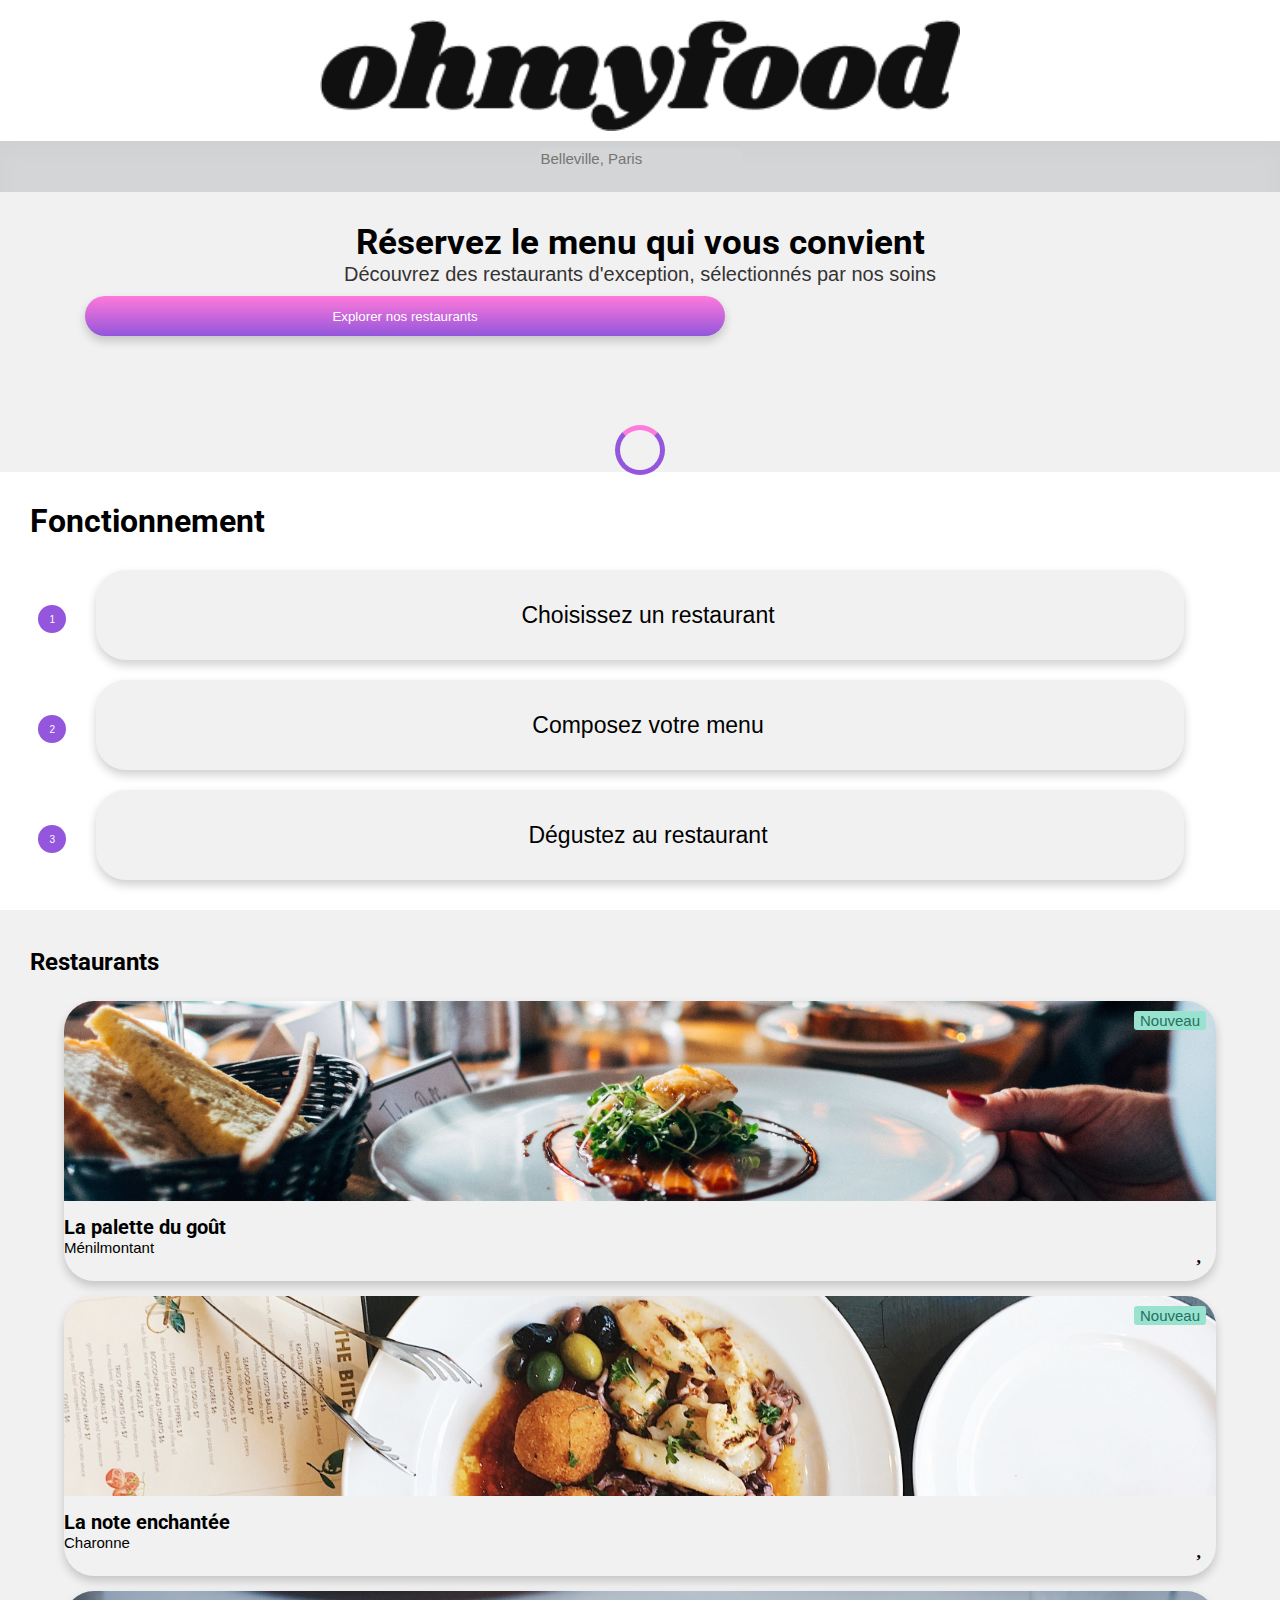
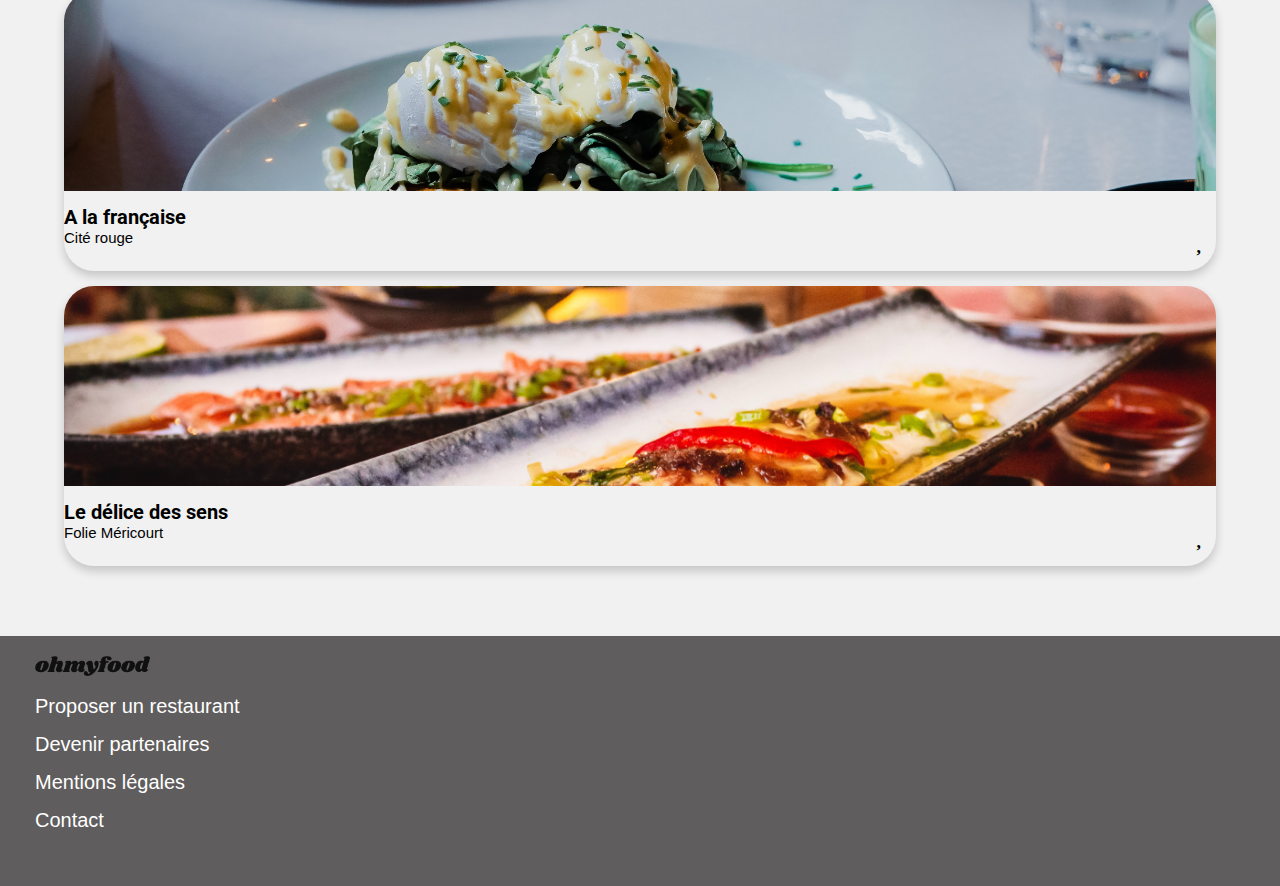
==== commit dc96e4b0: "Add files via upload" ====
--- a/index.html
+++ b/index.html
@@ -9,6 +9,7 @@
       <link rel="stylesheet" href="https://use.fontawesome.com/releases/v5.8.1/css/all.css"
             integrity="sha384-50oBUHEmvpQ+1lW4y57PTFmhCaXp0ML5d60M1M7uH2+nqUivzIebhndOJK28anvf" crossorigin="anonymous">
       <meta name="viewport" content="width=device-width, initial-scale=1">
+      <link href="https://fonts.googleapis.com/css?family=Roboto" rel="stylesheet">
 
       <title>Ohmyfood</title>
 
@@ -84,11 +85,8 @@
                   </div>
                   </article>
 
-
-
-
                   <article class="card">
-                        <a href="#">
+                        <a href="lanoteenchantée.html">
                               <img src="restaurants/noteenchantee.jpg" alt="lanoteenchantee">
                               <button class="new">Nouveau</button>
                               <div class="content">
@@ -102,7 +100,7 @@
 
 
       <article class="card">
-            <a href="#">
+            <a href="alafrancaise.html">
                   <img src="restaurants/alafrançaise.jpg" alt="alafrançaise">
                   <div class="content">
                         <h1>A la française</h1>
@@ -113,7 +111,7 @@
       </article>
 
       <article class="card">
-            <a href="#">
+            <a href="ledelicedessens.html">
                   <img src="restaurants/ledelicedessens.jpg" alt="ledelicedessens">
                   <div class="content">
                         <h1>Le délice des sens</h1>
--- a/style.css
+++ b/style.css
@@ -4,19 +4,37 @@
 
 }
 
+@font-face {
+    font-family: 'shrikhand';
+    src: url('C:\Users\ilies\Desktop\Ohmyfood\Shrikhand');
+}
+
+@font-face {
+    font-family: 'roboto';
+    src: url('RobotoCondensed-Light.ttf');
+}
+
+
+
 .demo {
     width: 100%;
     margin: 0 auto;
     position: relative;
     text-align: justify;
-}
-
-/*.custom-loading-spinner {
+    font-family: 'Roboto', Arial, sans-serif;
+}
+
+
+.custom-loading-spinner {
     cursor: progress;
     position: absolute;
     width: 100%;
     height: 100%;
-}*/
+    -webkit-animation: spin 1.5s linear infinite;
+    -o-animation: spin 1.5s linear infinite;
+    animation: spin 1.5s linear infinite;
+}
+
 
 .custom-loading-spinner::before {
     content: "";
@@ -39,16 +57,17 @@
     top: 50%;
     left: 50%;
     margin: -25px 0 0 -25px;
-    border: 3px solid #9356DC;
-    border-top: 3px solid #FF79DA;
+    border: 5px solid #9356DC;
+    border-top: 5px solid #FF79DA;
     border-radius: 50%;
     width: 50px;
     height: 50px;
-    animation: custom-loading 1s linear infinite;
-    animation-delay: 1s;
-
-
-}
+    animation: custom-loading 3s;
+   animation-delay: 1s;
+   animation-duration: 3s;
+   animation-iteration-count: infinite;
+}
+
 
 @keyframes custom-loading {
     0% {
@@ -57,8 +76,19 @@
 
     100% {
         transform: rotate(360deg);
-
-
+        -webkit-animation-timing-function: ease-out;
+    }
+   
+}
+
+@-webkit-keyframes custom-loading {
+    0% {
+        transform: rotate(0deg);
+    }
+
+    100% {
+        transform: rotate(360deg);
+        -webkit-animation-timing-function: ease-out;
     }
 
 }
@@ -92,13 +122,13 @@
     height: 80px;
     box-shadow: inset 0 8px 16px 0 rgba(189, 189, 189, 0.2);
     text-align: center;
+    font-family: 'Roboto', Arial, sans-serif;
 }
 
 .search i {
     font-size: 15px;
     margin-top: 8px;
     margin-bottom: 5px;
-
 }
 
 .searchzone {
@@ -106,6 +136,7 @@
     background-color: #d3d5d6;
     margin-top: 8px;
     font-size: 15px;
+    font-family: 'Roboto', Arial, sans-serif;
 }
 
 .intro {
@@ -114,19 +145,21 @@
     background-color: rgb(241, 241, 241);
     margin-top: -29px;
     padding-bottom: 50px;
+    font-family: 'Roboto', Arial, sans-serif;
 }
 
 .intro h1 {
     font-size: 35px;
     text-align: center;
     padding-top: 30px;
-
+    font-family: 'Roboto', Arial, sans-serif;
 }
 
 .intro p {
     font-size: 20px;
     text-align: center;
     color: rgb(53, 51, 51);
+    font-family: 'Roboto', Arial, sans-serif;
 }
 
 .explore {
@@ -152,6 +185,7 @@
     padding-top: 30px;
     padding-bottom: 40px;
     width: 100%;
+    font-family: 'Roboto', Arial, sans-serif;
 
 }
 
@@ -203,7 +237,7 @@
     height: 90px;
     width: 85%;
     margin-top: 20px;
-
+    font-family: 'Roboto', Arial, sans-serif;
 }
 
 .chose:hover {
@@ -238,13 +272,13 @@
     background-color: rgb(241, 241, 241);
     width: 100%;
     padding-bottom: 70px;
-   
+    font-family: 'Roboto', Arial, sans-serif;
 }
 
 .resto h2 {
     margin-top: 20px;
     margin-left: 30px;
-     
+
 }
 
 .cards {
@@ -287,13 +321,15 @@
 
 .content h1 {
     font-size: 20px;
-    color:black;
-}
+    color: black;
+    font-family: 'Roboto', Arial, sans-serif;
+}
+
 
 .content p {
     font-size: 15px;
-    color:black;
-
+    color: black;
+    font-family: 'Roboto', Arial, sans-serif;
 }
 
 .place {
@@ -313,6 +349,7 @@
     position: absolute;
     top: 10px;
     right: 10px;
+    font-family: 'Roboto', Arial, sans-serif;
 }
 
 .foot {
@@ -320,6 +357,7 @@
     font-size: 20px;
     color: white;
     padding-right: -20px;
+    font-family: 'Roboto', Arial, sans-serif;
 }
 
 .ficon {
@@ -334,12 +372,12 @@
     top: 10px;
     margin-top: 15px;
     padding-left: 35px;
-    
+
 }
 
 li a {
     text-decoration: none;
-    color:white;
+    color: white;
 }
 
 .log {
@@ -385,13 +423,56 @@
 }
 
 .palette {
-    position: absolute;
-    width: 100%;
+    width: 100%;
+    background-color: rgb(241, 241, 241);
+    margin: auto;
+    margin-top: -20px;
+}
+
+.titre {
+    position: absolute;
+    margin-top: -100px;
+    padding-top: 10px;
+    padding-left: 10px;
+    width: 100%;
+    height: 100px;
     border-top-left-radius: 30px;
     border-top-right-radius: 30px;
     background-color: rgb(241, 241, 241);
-    margin: auto;
-    margin-top: -50px;
+    font-family: 'Shrikhand', cursive;
+    font-size: 25px;
+}
+
+.palette1 {
+    width: 100%;
+    background-color: rgb(241, 241, 241);
+    margin: auto;
+    margin-top: -200px;
+
+}
+
+.palette1 a {
+    text-decoration: none;
+}
+
+.titre1 {
+    position: absolute;
+    margin-top: -300px;
+    padding-top: 10px;
+    padding-left: 10px;
+    width: 100%;
+    height: 100px;
+    border-top-left-radius: 30px;
+    border-top-right-radius: 30px;
+    background-color: rgb(241, 241, 241);
+    font-family: 'Shrikhand', cursive;
+    font-size: 25px;
+}
+
+.palimg1 {
+    width: 100%;
+    margin: auto;
+    padding-top: 10px;
 }
 
 .palette a {
@@ -409,9 +490,9 @@
     line-height: 2em;
     border-radius: 0 10px 10px 0;
     color: white;
-    right: -5em;
+    right: -3em;
     transition: 0.5s;
-    box-shadow: 0 0 5px black;
+
 }
 
 /*positionne le check*/
@@ -432,10 +513,14 @@
 
 .row-plat h3 {
     font-size: 17px;
+    font-family: 'Roboto', Arial, sans-serif;
+    color: black;
 }
 
 .row-plat p {
     font-size: 14px;
+    font-family: 'Roboto', Arial, sans-serif;
+    color: black;
 }
 
 /*etiquette blanche*/
@@ -457,6 +542,15 @@
 /*tarif à droite*/
 .col-plat-2 {
     margin-left: auto;
+    color: black;
+    font-family: 'Roboto', Arial, sans-serif;
+}
+
+.col-plat-1 {
+    width: 200px;
+    white-space: nowrap;
+    overflow: hidden;
+    text-overflow: ellipsis;
 }
 
 .palette h1,
@@ -468,10 +562,12 @@
 
 .palette h1 {
     font-size: 30px;
+
 }
 
 .palette h2 {
     font-size: 25px;
+    font-family: 'Roboto', Arial, sans-serif;
 
 }
 
@@ -529,4 +625,19 @@
         margin-left: 0%;
         width: 100%;
     }
+}
+
+.commander {
+    border: none;
+    border-radius: 50px;
+    text-align: center;
+    color: white;
+    margin-top: 10px;
+    height: 40px;
+    width: 50%;
+    background-image: linear-gradient(#FF79DA, #9356DC);
+    box-shadow: 0 5px 10px 0 rgba(18, 18, 19, 0.2);
+    margin-left: 85px;
+    margin-bottom: 20px;
+    font-family: 'Roboto', Arial, sans-serif;
 }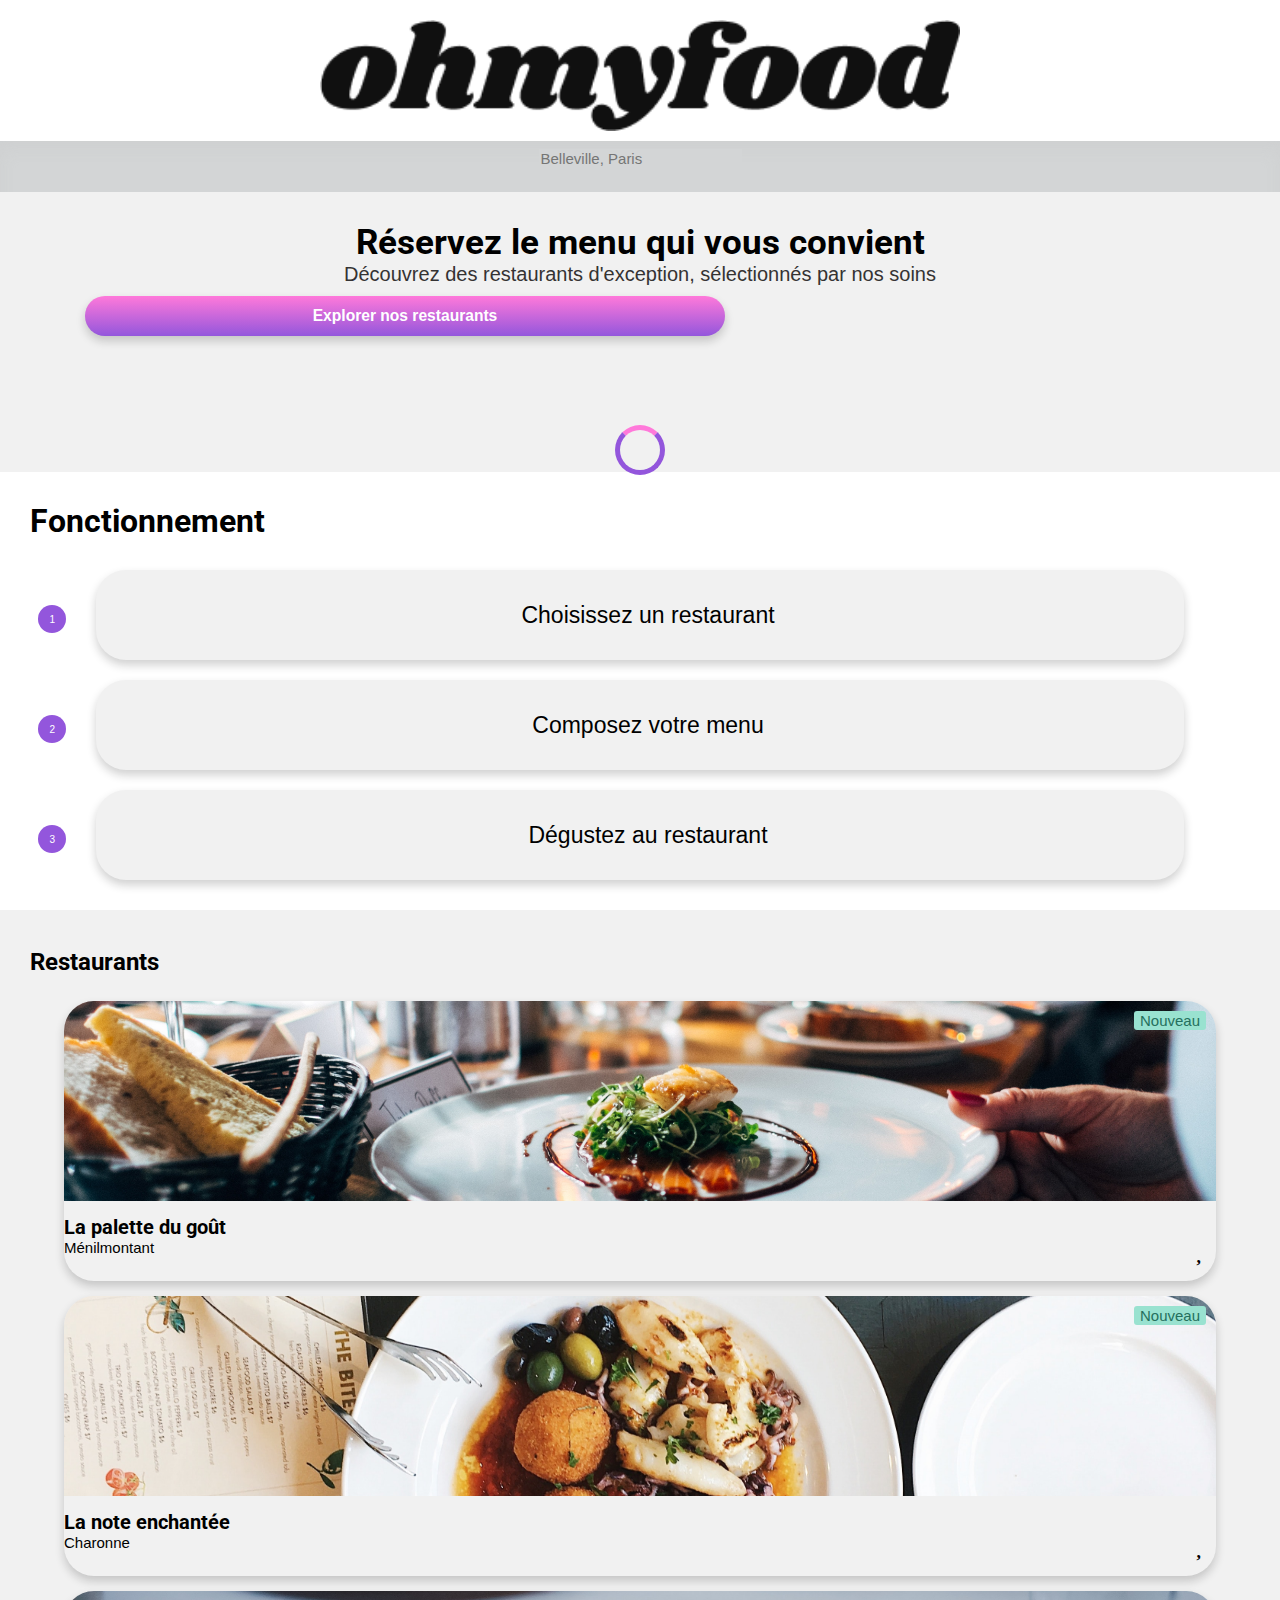
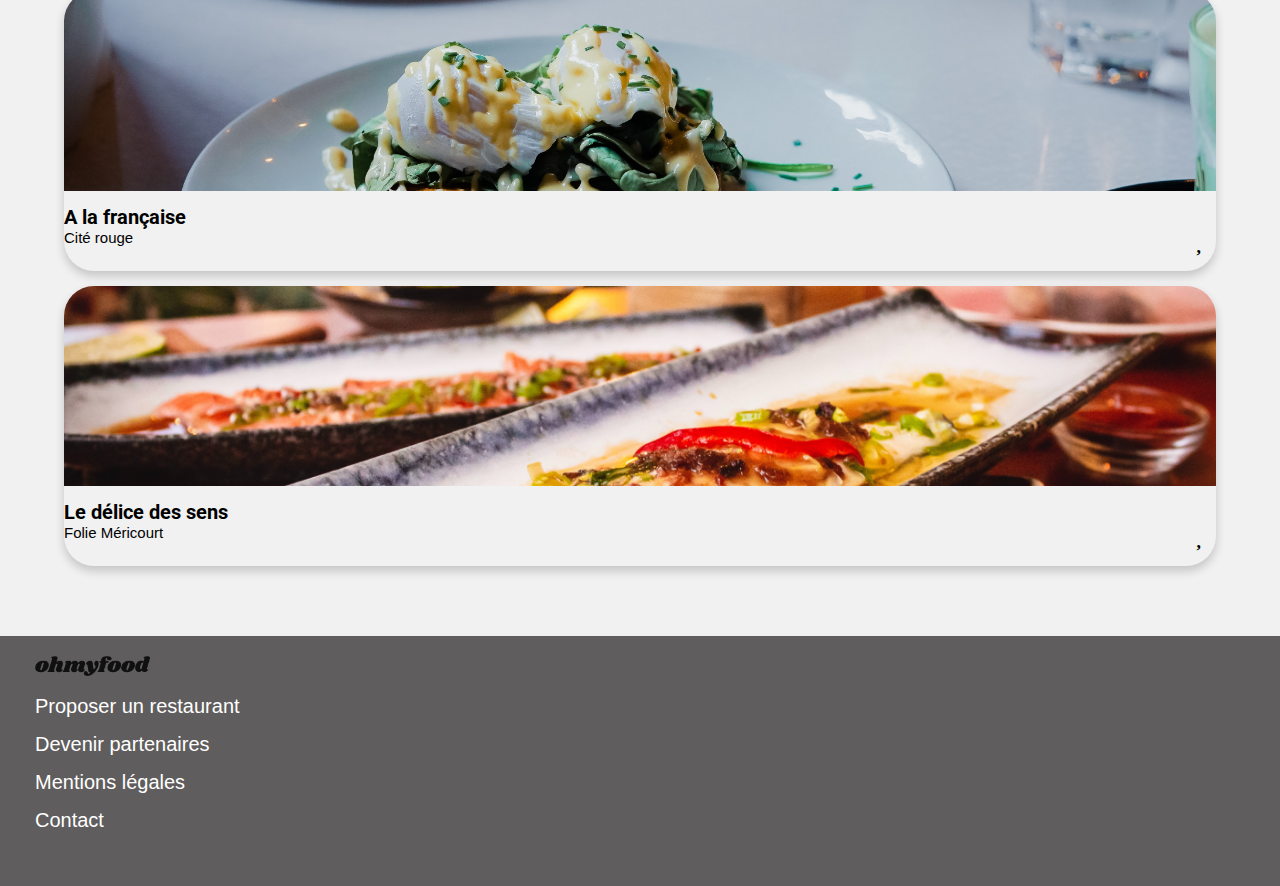
==== commit e0305cb7: "Add files via upload" ====
--- a/index.html
+++ b/index.html
@@ -30,7 +30,7 @@
             <section class="intro">
                   <h1>Réservez le menu qui vous convient</h1>
                   <p>Découvrez des restaurants d'exception, sélectionnés par nos soins</p>
-                  <button class="explore">Explorer nos restaurants</button>
+                  <button class="explore"><h3>Explorer nos restaurants</h3></button>
             </section>
 
             <section class="use">
--- a/style.css
+++ b/style.css
@@ -63,9 +63,9 @@
     width: 50px;
     height: 50px;
     animation: custom-loading 3s;
-   animation-delay: 1s;
-   animation-duration: 3s;
-   animation-iteration-count: infinite;
+    animation-delay: 1s;
+    animation-duration: 3s;
+    animation-iteration-count: infinite;
 }
 
 
@@ -78,7 +78,7 @@
         transform: rotate(360deg);
         -webkit-animation-timing-function: ease-out;
     }
-   
+
 }
 
 @-webkit-keyframes custom-loading {
@@ -479,37 +479,12 @@
     text-decoration: none;
 }
 
-label:after {
-    content: "✔";
-    position: absolute;
-    height: 100%;
-    font-size: 1.8em;
-    background: #99E2D0;
-    width: 2em;
-    text-align: center;
-    line-height: 2em;
-    border-radius: 0 10px 10px 0;
-    color: white;
-    right: -3em;
-    transition: 0.5s;
-
-}
-
-/*positionne le check*/
-:checked+label:after {
-    right: 0;
-}
-
 label {
     transition: 0.2s;
     background: white;
     border-radius: 10px;
 }
 
-:checked+label {
-
-    background: white;
-}
 
 .row-plat h3 {
     font-size: 17px;
@@ -527,27 +502,38 @@
 .row-plat .barre-menu2 {
     display: flex;
     margin: 1em;
-    padding: 1em 5em 1em 1em;
+    height: 70px;
     align-items: center;
+    overflow: hidden;
     position: relative;
-    overflow: hidden;
-}
-
-/*cache le check à gauche des étiquettes*/
-.hidden {
-    position: absolute;
-    right: 100vw;
-}
+}
+
+.barre-menu2 .checkboxes {
+    transition: all 2s;
+    right: -70px;
+}
+
+.barre-menu2:hover .checkboxes {
+
+    right: 0;
+
+}
+
+
 
 /*tarif à droite*/
 .col-plat-2 {
-    margin-left: auto;
-    color: black;
-    font-family: 'Roboto', Arial, sans-serif;
-}
-
-.col-plat-1 {
-    width: 200px;
+    margin-left: 80PX;
+    color: black;
+    font-family: 'Roboto', Arial, sans-serif;
+}
+
+.barre-menu2:hover .col-plat-2 {
+    padding-right: 75px;
+}
+
+.col-plat-1 h3,
+.col-plat-1 p {
     white-space: nowrap;
     overflow: hidden;
     text-overflow: ellipsis;
@@ -560,6 +546,17 @@
     margin-top: 20px;
 }
 
+.col-plat-1 {
+    width: calc(100% - 80px - 70px);
+}
+
+.palette h1,
+h2 {
+    margin-left: 20px;
+    margin-bottom: 10px;
+    margin-top: 20px;
+}
+
 .palette h1 {
     font-size: 30px;
 
@@ -572,7 +569,7 @@
 }
 
 .ligne {
-    border-bottom: solid 6px #6aefce;
+    border-bottom: solid 6px #99E2D0;
     width: 10%;
 }
 
@@ -628,16 +625,77 @@
 }
 
 .commander {
+    display: flex;
+    justify-content: center;
+    text-align: center;
     border: none;
     border-radius: 50px;
-    text-align: center;
     color: white;
-    margin-top: 10px;
+    top: 20px;
     height: 40px;
     width: 50%;
     background-image: linear-gradient(#FF79DA, #9356DC);
     box-shadow: 0 5px 10px 0 rgba(18, 18, 19, 0.2);
-    margin-left: 85px;
+    margin: auto;
     margin-bottom: 20px;
-    font-family: 'Roboto', Arial, sans-serif;
-}+
+}
+
+.commander h5 {
+    text-align: center;
+    margin-top: 10px;
+    font-size: 14px;
+    font-family: 'Roboto', Arial, sans-serif;
+}
+
+.checkboxes {
+
+    background: #99E2D0;
+    position: absolute;
+    right: 0;
+    top: 0;
+    width: 70px;
+    height: 70px;
+    border-top-right-radius: 10px;
+    border-bottom-right-radius: 10px;
+}
+
+.circle {
+    position: absolute;
+    margin: auto;
+    top: 0;
+    left: 0;
+    bottom: 0;
+    right: 0;
+    width: 40px;
+    height: 40px;
+    background: white;
+    border-radius: 50%;
+}
+
+.valid {
+    color: #99E2D0;
+    position: absolute;
+    margin: auto;
+    top: 0;
+    left: 0;
+    bottom: 0;
+    right: 0;
+    width: 20px;
+    height: 20px;
+}
+
+
+@media and (max-width: 1200px){
+
+     .palette .h3{
+         font-size: 30px;
+     }
+
+     .col-plat-1 h3, .col-plat-1 p {
+        width:100%;
+        white-space: nowrap;
+        overflow:visible;
+        text-overflow:inherit;
+    }
+}
